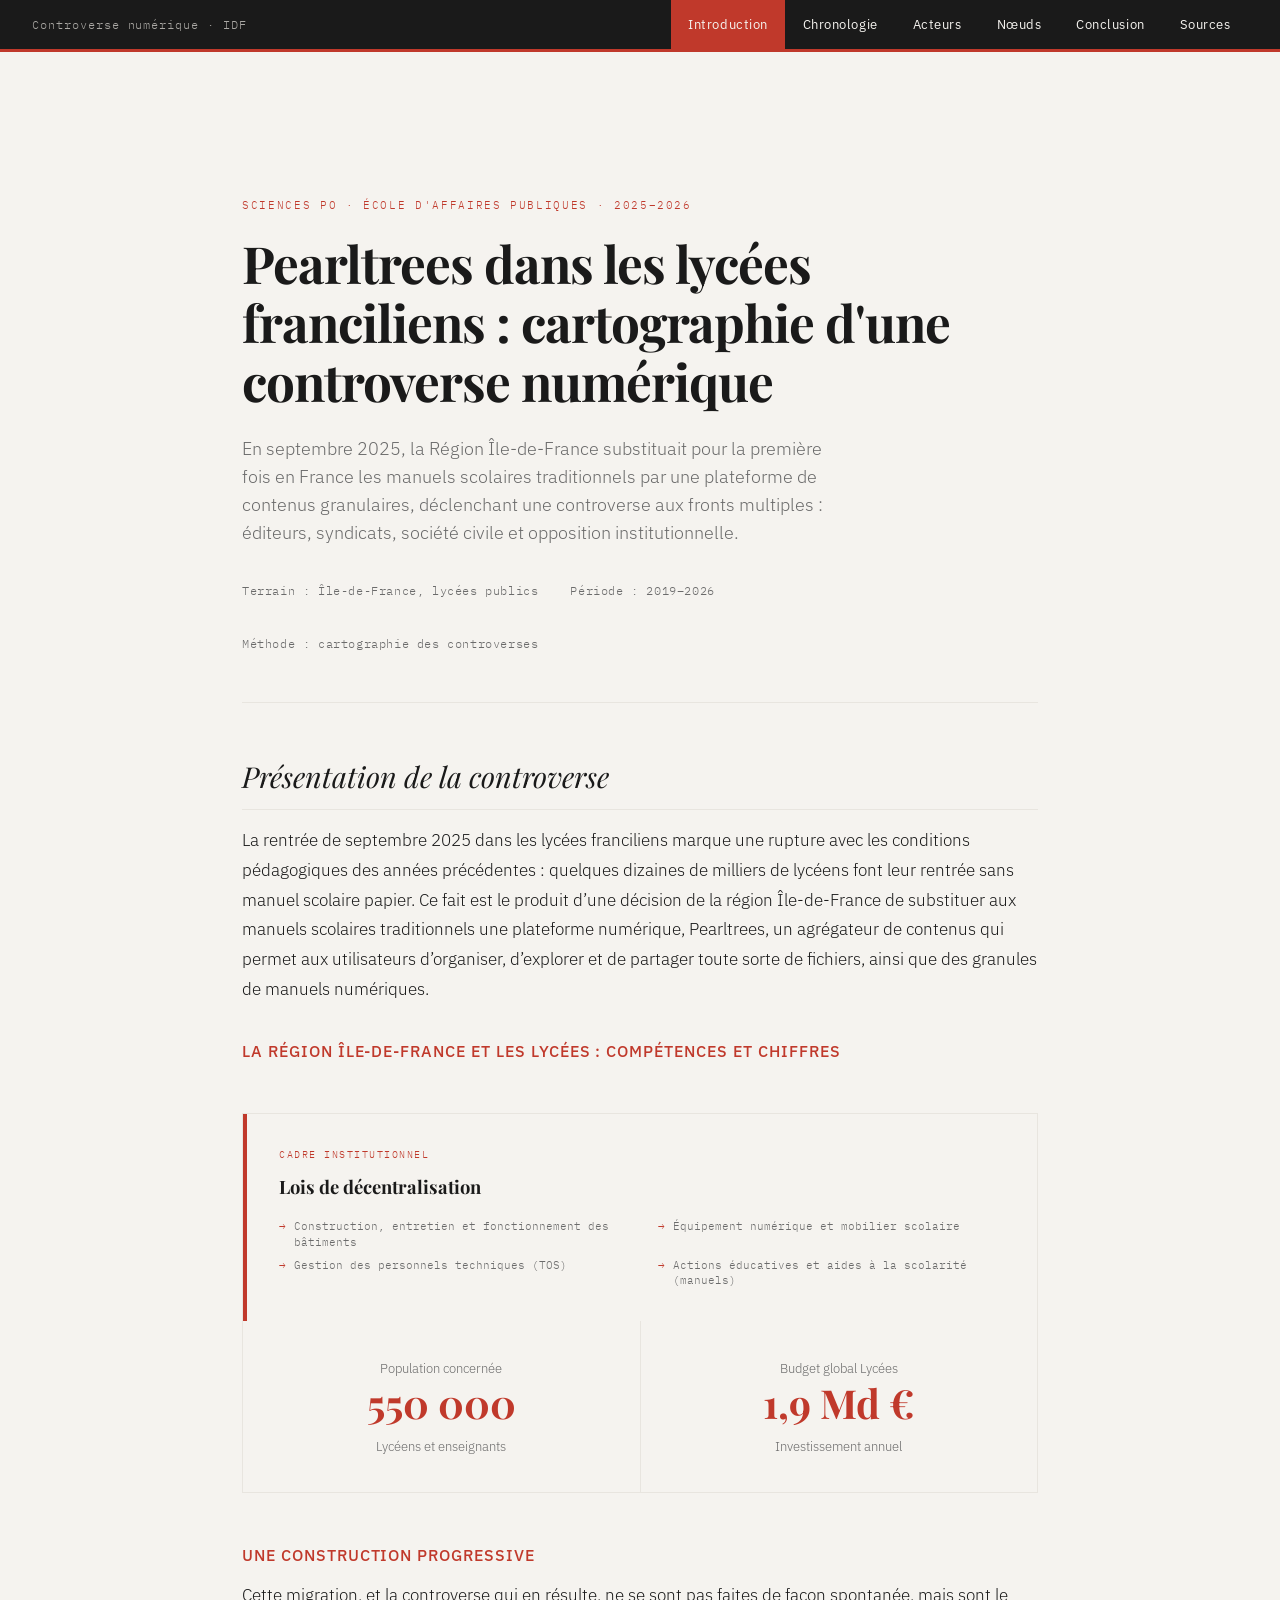
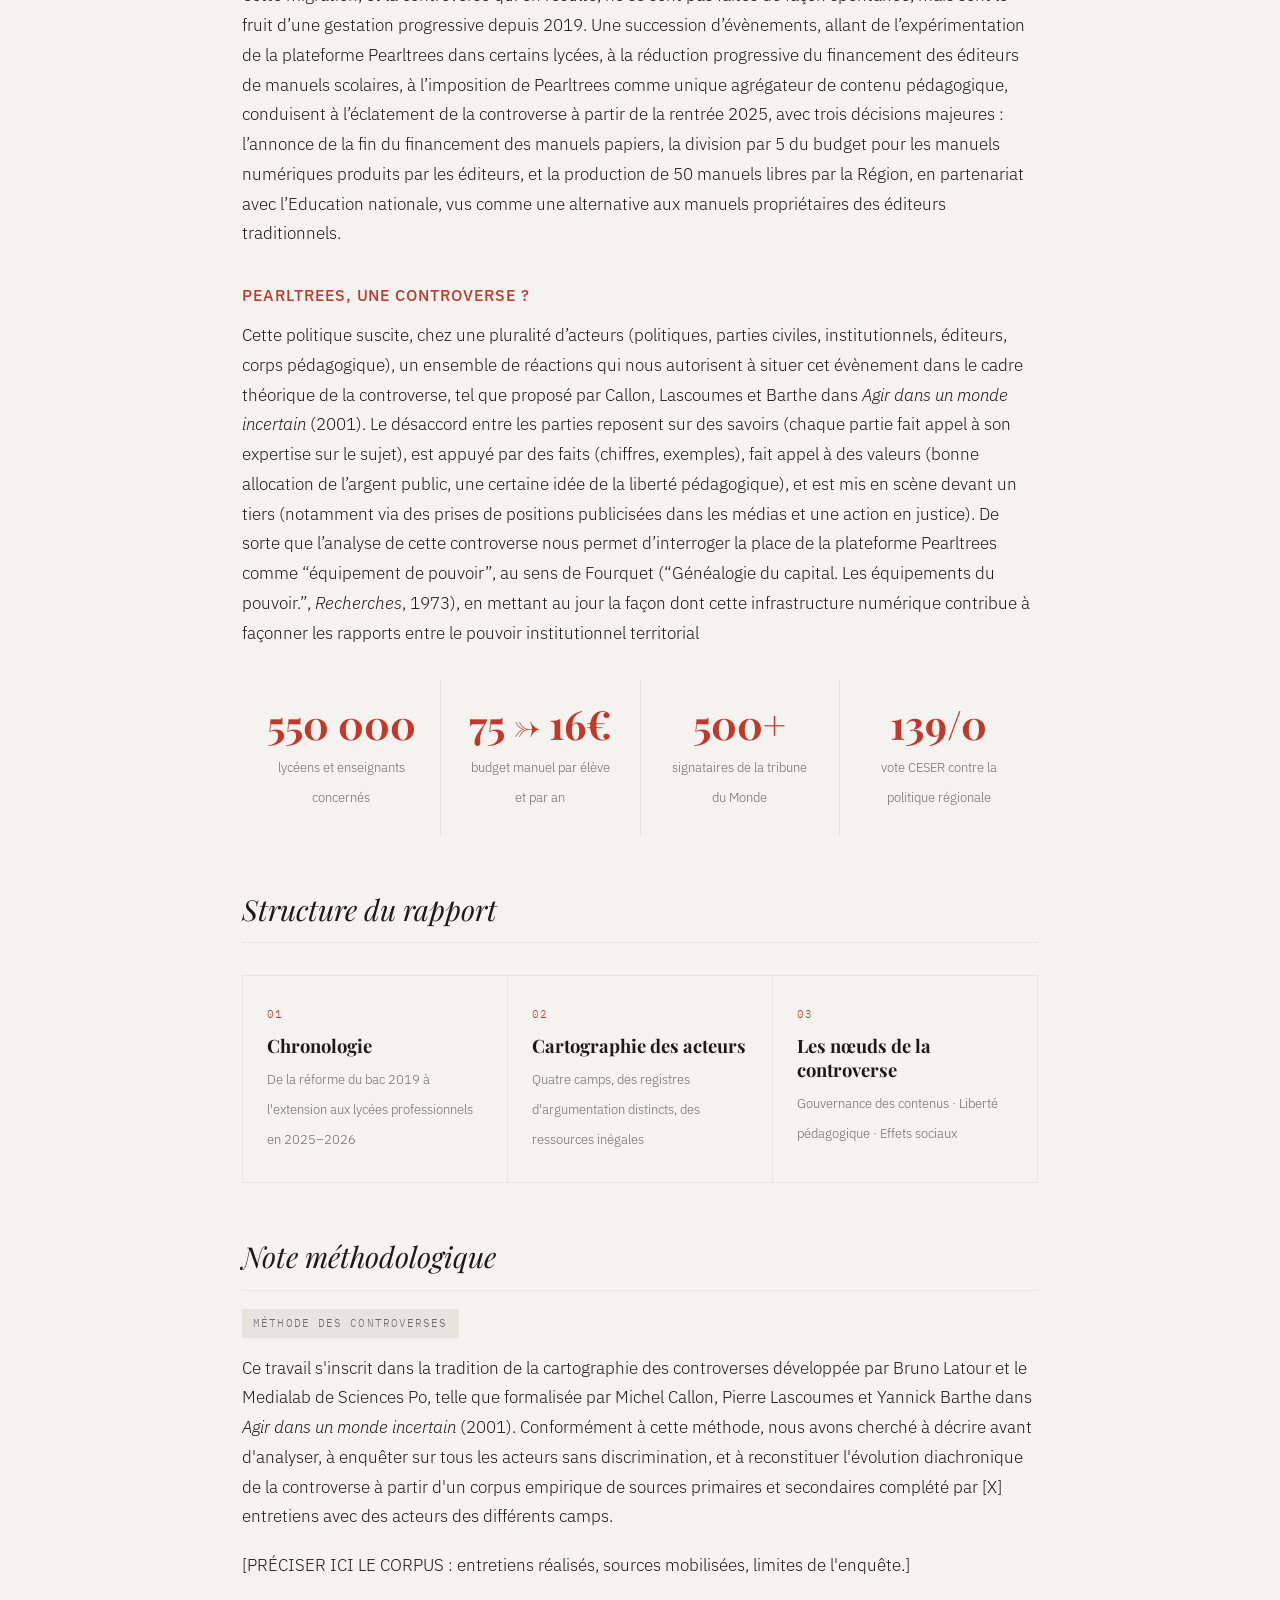
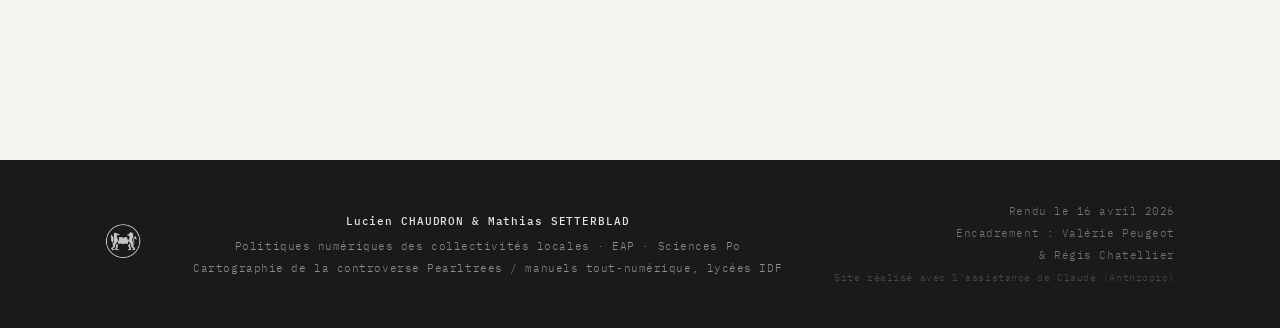
==== index.html @ da084b85 "Update index.html" ====
<!DOCTYPE html>
<html lang="fr">

<head>
  <meta charset="UTF-8">
  <meta name="viewport" content="width=device-width, initial-scale=1.0">
  <title>Pearltrees IDF — Cartographie d'une controverse</title>
  <link rel="stylesheet" href="style.css">
</head>

<body>

  <nav>
    <a class="nav-logo" href="index.html">Controverse numérique · IDF</a>
    <ul class="nav-links">
      <li><a href="index.html">Introduction</a></li>
      <li><a href="chronologie.html">Chronologie</a></li>
      <li><a href="acteurs.html">Acteurs</a></li>
      <li><a href="noeuds.html">Nœuds</a></li>
      <li><a href="conclusion.html">Conclusion</a></li>
      <li><a href="bibliographie.html">Sources</a></li>
    </ul>
  </nav>

  <main>

    <div class="hero">
      <p class="hero-surtitre">Sciences Po · École d'Affaires Publiques · 2025–2026</p>
      <h1>Pearltrees dans les lycées franciliens&nbsp;: cartographie d'une controverse numérique</h1>
      <p class="hero-sous-titre">
        En septembre 2025, la Région Île-de-France substituait pour la première fois en France les manuels scolaires
        traditionnels par une plateforme de contenus granulaires, déclenchant une controverse aux fronts multiples :
        éditeurs, syndicats, société civile et opposition institutionnelle.
      </p>
      <div class="hero-meta">
        <span>Terrain : Île-de-France, lycées publics</span>
        <span>Période : 2019–2026</span>
        <span>Méthode : cartographie des controverses</span>
      </div>
    </div>

    <h2>Présentation de la controverse</h2>

    <p>
      La rentrée de septembre 2025 dans les lycées franciliens marque une rupture avec les conditions 
      pédagogiques des années précédentes : quelques dizaines de milliers de lycéens font leur rentrée 
      sans manuel scolaire papier. Ce fait est le produit d’une décision de la région Île-de-France de 
      substituer aux manuels scolaires traditionnels une plateforme numérique, Pearltrees, un agrégateur 
      de contenus qui permet aux utilisateurs d’organiser, d’explorer et de partager toute sorte de fichiers, 
      ainsi que des granules de manuels numériques. 
    </p>

    <h3>La région Île-de-France et les lycées : compétences et chiffres</h3>
    <div class="context-container">  
  <div class="noeud context-full">
    <div class="noeud-label">Cadre Institutionnel</div>
    <h4 class="stat-chiffre-titre">Lois de décentralisation</h4>
    <ul class="context-list">
      <li>Construction, entretien et fonctionnement des bâtiments</li>
      <li>Équipement numérique et mobilier scolaire</li>
      <li>Gestion des personnels techniques (TOS)</li>
      <li>Actions éducatives et aides à la scolarité (manuels)</li>
    </ul>
  </div>

  <div class="stat-grid" style="margin-top: 1px;">
    <div class="stat">
      <span class="stat-label">Population concernée</span>
      <span class="stat-chiffre">550 000</span>
      <span class="stat-label">Lycéens et enseignants</span>
    </div>
    <div class="stat">
      <span class="stat-label">Budget global Lycées</span>
      <span class="stat-chiffre">1,9 Md €</span>
      <span class="stat-label">Investissement annuel</span>
    </div>
  </div>
</div>

    <h3>Une construction progressive</h3>
    <p>
      Cette migration,  et la controverse qui en résulte, ne se sont pas faites de façon spontanée, mais 
      sont le fruit d’une gestation progressive depuis 2019. Une succession d’évènements, allant de l’expérimentation 
      de la plateforme Pearltrees dans certains lycées, à la réduction progressive du financement des éditeurs 
      de manuels scolaires, à l’imposition de Pearltrees comme unique agrégateur de contenu pédagogique, 
      conduisent à l’éclatement de la controverse à partir de la rentrée 2025, avec trois décisions majeures : 
      l’annonce de la fin du financement des manuels papiers, la division par 5 du budget pour les manuels 
      numériques produits par les éditeurs, et la production de 50 manuels libres par la Région, en partenariat 
      avec l’Education nationale, vus comme une alternative aux manuels propriétaires des éditeurs traditionnels.
    </p>
    <h3>Pearltrees, une controverse ?</h3>
    <p>
      Cette politique suscite, chez une pluralité d’acteurs (politiques, parties civiles, institutionnels, 
      éditeurs, corps pédagogique), un ensemble de réactions qui nous autorisent à situer cet évènement 
      dans le cadre théorique de la controverse, tel que proposé par Callon, Lascoumes et Barthe dans <em>Agir 
      dans un monde incertain </em> (2001). Le désaccord entre les parties reposent sur des savoirs (chaque partie 
      fait appel à son expertise sur le sujet), est appuyé par des faits (chiffres, exemples), fait appel 
      à des valeurs (bonne allocation de l’argent public, une certaine idée de la liberté pédagogique), et 
      est mis en scène devant un tiers (notamment via des prises de positions publicisées dans les médias 
      et une action en justice). De sorte que l’analyse de cette controverse nous permet d’interroger la 
      place de la plateforme Pearltrees comme “équipement de pouvoir”, au sens de Fourquet (“Généalogie du 
      capital. Les équipements du pouvoir.”, <em>Recherches</em>, 1973), en mettant au jour la façon dont cette 
      infrastructure numérique contribue à façonner les rapports entre le pouvoir institutionnel territorial 
    </p>

    <div class="stat-grid">
      <div class="stat">
        <span class="stat-chiffre">550 000</span>
        <span class="stat-label">lycéens et enseignants concernés</span>
      </div>
      <div class="stat">
        <span class="stat-chiffre">75 → 16€</span>
        <span class="stat-label">budget manuel par élève et par an</span>
      </div>
      <div class="stat">
        <span class="stat-chiffre">500+</span>
        <span class="stat-label">signataires de la tribune du Monde</span>
      </div>
      <div class="stat">
        <span class="stat-chiffre">139/0</span>
        <span class="stat-label">vote CESER contre la politique régionale</span>
      </div>
    </div>

    <h2>Structure du rapport</h2>

    <div class="nav-cards">
      <a class="nav-card" href="chronologie.html">
        <span class="nav-card-num">01</span>
        <span class="nav-card-titre">Chronologie</span>
        <span class="nav-card-desc">De la réforme du bac 2019 à l'extension aux lycées professionnels en
          2025–2026</span>
      </a>
      <a class="nav-card" href="acteurs.html">
        <span class="nav-card-num">02</span>
        <span class="nav-card-titre">Cartographie des acteurs</span>
        <span class="nav-card-desc">Quatre camps, des registres d'argumentation distincts, des ressources
          inégales</span>
      </a>
      <a class="nav-card" href="noeuds.html">
        <span class="nav-card-num">03</span>
        <span class="nav-card-titre">Les nœuds de la controverse</span>
        <span class="nav-card-desc">Gouvernance des contenus · Liberté pédagogique · Effets sociaux</span>
      </a>
      <!--<a class="nav-card" href="conclusion.html">
        <span class="nav-card-num">04</span>
        <span class="nav-card-titre">Conclusion</span>
        <span class="nav-card-desc">Ce que la controverse révèle sur le rapport entre technologie et pouvoir
          local</span>
      </a>-->
    </div>

    <h2>Note méthodologique</h2>

    <div class="label-methode">Méthode des controverses</div>

    <p>
      Ce travail s'inscrit dans la tradition de la cartographie des controverses développée par Bruno Latour et le
      Medialab de Sciences Po, telle que formalisée par Michel Callon, Pierre Lascoumes et Yannick Barthe dans <em>Agir
        dans un monde incertain</em> (2001). Conformément à cette méthode, nous avons cherché à décrire avant
      d'analyser, à enquêter sur tous les acteurs sans discrimination, et à reconstituer l'évolution diachronique de la
      controverse à partir d'un corpus empirique de sources primaires et secondaires complété par [X] entretiens avec
      des acteurs des différents camps.
    </p>

    <p>
      [PRÉCISER ICI LE CORPUS : entretiens réalisés, sources mobilisées, limites de l'enquête.]
    </p>

  </main>

  <footer>
    <div class="footer-inner">
      <div class="footer-logo">
        <!-- Remplace ce placeholder par : <img src="logo-sciencespo.png" alt="Sciences Po"> -->
        <img src="logo-spo.png" alt="Sciences Po">
        <!-- <div class="footer-logo-placeholder">LOGO<br>SciencesPo</div> -->
      </div>
      <div class="footer-info">
        <strong>Lucien CHAUDRON &amp; Mathias SETTERBLAD</strong>
        Politiques numériques des collectivités locales · <!--École d&#39;Affaires Publiques-->EAP · Sciences Po<br>
        Cartographie de la controverse Pearltrees / manuels tout-numérique, lycées IDF
      </div>
      <div class="footer-meta">
        Rendu le 16 avril 2026<br>
        Encadrement : Valérie Peugeot<br>
        &amp; Régis Chatellier<br>
        <span style="opacity:0.5;font-size:10px;">Site réalisé avec l&#39;assistance de Claude (Anthropic)</span>
      </div>
    </div>
  </footer>

  <script src="script.js"></script>
</body>

</html>
---- style.css ----
@import url('https://fonts.googleapis.com/css2?family=Playfair+Display:ital,wght@0,400;0,700;1,400&family=IBM+Plex+Sans:wght@300;400;500&family=IBM+Plex+Mono:wght@400&display=swap');

:root {
  --noir: #1a1a1a;
  --blanc: #f5f3ef;
  --gris: #6b6b6b;
  --gris-clair: #e8e5df;
  --accent: #c0392b;
  --accent-doux: #e8d5d3;
  --pour: #2c5f2e;
  --pour-doux: #d4e8d4;
  --contre: #8b2500;
  --contre-doux: #f0ddd9;
  --neutre: #1a3a5c;
  --neutre-doux: #d4dfe8;
  --font-titre: 'Playfair Display', Georgia, serif;
  --font-corps: 'IBM Plex Sans', system-ui, sans-serif;
  --font-mono: 'IBM Plex Mono', monospace;
  --largeur: 860px;
  --transition: 0.2s ease;
}

* {
  box-sizing: border-box;
  margin: 0;
  padding: 0;
}

html {
  scroll-behavior: smooth;
}

body {
  background: var(--blanc);
  color: var(--noir);
  font-family: var(--font-corps);
  font-weight: 300;
  font-size: 17px;
  line-height: 1.75;
}

/* ===== NAVIGATION ===== */
nav {
  position: sticky;
  top: 0;
  z-index: 100;
  background: var(--noir);
  color: var(--blanc);
  padding: 0 2rem;
  display: flex;
  align-items: center;
  gap: 0;
  height: 52px;
  border-bottom: 3px solid var(--accent);
}

.nav-logo {
  font-family: var(--font-mono);
  font-size: 12px;
  letter-spacing: 0.08em;
  color: var(--gris-clair);
  text-decoration: none;
  margin-right: auto;
  white-space: nowrap;
  opacity: 0.7;
}

.nav-links {
  display: flex;
  list-style: none;
  gap: 0;
}

.nav-links a {
  display: block;
  padding: 0 1.1rem;
  height: 52px;
  line-height: 52px;
  color: var(--blanc);
  text-decoration: none;
  font-size: 13px;
  font-weight: 400;
  letter-spacing: 0.04em;
  transition: background var(--transition), color var(--transition);
  white-space: nowrap;
}

.nav-links a:hover,
.nav-links a.active {
  background: var(--accent);
  color: var(--blanc);
}

/* ===== LAYOUT ===== */
main {
  max-width: var(--largeur);
  margin: 0 auto;
  padding: 4rem 2rem 6rem;
}

/* ===== TITRES ===== */
h1 {
  font-family: var(--font-titre);
  font-size: clamp(2rem, 5vw, 3.2rem);
  font-weight: 700;
  line-height: 1.15;
  letter-spacing: -0.02em;
  color: var(--noir);
  margin-bottom: 1.5rem;
}

h2 {
  font-family: var(--font-titre);
  font-size: 1.8rem;
  font-weight: 400;
  font-style: italic;
  color: var(--noir);
  margin: 3rem 0 1rem;
  padding-bottom: 0.5rem;
  border-bottom: 1px solid var(--gris-clair);
}

h3 {
  font-family: var(--font-corps);
  font-size: 1rem;
  font-weight: 500;
  letter-spacing: 0.06em;
  text-transform: uppercase;
  color: var(--accent);
  margin: 2rem 0 0.75rem;
}

h4 {
  font-family: var(--font-titre);
  font-size: 1.1rem;
  font-weight: 700;
  margin: 1.5rem 0 0.5rem;
}

p {
  margin-bottom: 1.2rem;
  color: var(--noir);
}

/* ===== HERO (page d'accueil) ===== */
.hero {
  padding: 5rem 0 3rem;
  border-bottom: 1px solid var(--gris-clair);
  margin-bottom: 3rem;
}

.hero-surtitre {
  font-family: var(--font-mono);
  font-size: 11px;
  letter-spacing: 0.15em;
  text-transform: uppercase;
  color: var(--accent);
  margin-bottom: 1.2rem;
}

.hero h1 {
  margin-bottom: 1.5rem;
}

.hero-sous-titre {
  font-size: 1.1rem;
  font-weight: 300;
  color: var(--gris);
  max-width: 600px;
  line-height: 1.6;
  margin-bottom: 2rem;
}

.hero-meta {
  font-family: var(--font-mono);
  font-size: 12px;
  color: var(--gris);
  letter-spacing: 0.05em;
  display: flex;
  gap: 2rem;
  flex-wrap: wrap;
}

/* ===== LAYOUT AVEC SIDEBAR ===== */
.page-layout {
  display: grid;
  grid-template-columns: 180px 1fr;
  gap: 3rem;
  align-items: start;
  max-width: calc(var(--largeur) + 210px);
  margin: 0 auto;
  padding: 4rem 2rem 6rem;
}

.page-layout main {
  max-width: none;
  margin: 0;
  padding: 0;
}

/* Sidebar sticky */
.sidebar {
  position: sticky;
  top: 72px; /* nav height + marge */
  padding-top: 0.5rem;
}

.sidebar-label {
  font-family: var(--font-mono);
  font-size: 10px;
  letter-spacing: 0.15em;
  text-transform: uppercase;
  color: var(--gris);
  margin-bottom: 1rem;
  padding-bottom: 0.5rem;
  border-bottom: 1px solid var(--gris-clair);
}

.sidebar-nav {
  display: flex;
  flex-direction: column;
  gap: 2px;
  list-style: none;
}

.sidebar-nav button {
  width: 100%;
  text-align: left;
  font-family: var(--font-mono);
  font-size: 11px;
  letter-spacing: 0.04em;
  color: var(--gris);
  background: none;
  border: none;
  border-left: 2px solid var(--gris-clair);
  padding: 0.5rem 0.75rem;
  cursor: pointer;
  transition: all var(--transition);
  line-height: 1.4;
}

.sidebar-nav button:hover {
  color: var(--noir);
  border-left-color: var(--noir);
  background: none;
}

.sidebar-nav button.active {
  color: var(--accent);
  border-left-color: var(--accent);
  font-weight: 500;
}

/* Responsive : sidebar passe en haut sur mobile */
@media (max-width: 820px) {
  .page-layout {
    grid-template-columns: 1fr;
    gap: 0;
    padding: 2rem 1rem 4rem;
  }
  .sidebar {
    position: static;
    margin-bottom: 2rem;
  }
  .sidebar-nav {
    flex-direction: row;
    flex-wrap: wrap;
    gap: 0.4rem;
  }
  .sidebar-nav button {
    border-left: none;
    border: 1px solid var(--gris-clair);
    padding: 0.3rem 0.7rem;
  }
  .sidebar-nav button.active {
    border-color: var(--accent);
    background: var(--accent);
    color: var(--blanc);
  }
}

/* =======Personnalisation du bloc contexte ============== */
.context-container {
  margin: 3rem 0;
  border: 1px solid var(--gris-clair);
  background: var(--gris-clair); /* Pour créer les lignes de séparation */
}

.context-titre {
  background: var(--blanc);
  margin: 0 !important;
  padding: 1.5rem;
  text-align: center;
  font-family: var(--font-mono) !important;
  font-size: 11px !important;
  letter-spacing: 0.1em;
  text-transform: uppercase;
  color: var(--gris);
  border-bottom: 1px solid var(--gris-clair);
}

.context-full {
  background: var(--blanc) !important;
  margin: 0 !important;
  border-left: 4px solid var(--accent) !important;
  padding: 2rem !important;
}

.stat-chiffre-titre {
  font-family: var(--font-titre);
  font-size: 1.8rem;
  font-weight: 700;
  color: var(--noir);
  margin: 0.5rem 0 1rem 0;
}

.context-list {
  display: grid;
  grid-template-columns: repeat(auto-fit, minmax(250px, 1fr));
  gap: 0.5rem 2rem;
  list-style: none;
  padding: 0;
}

.context-list li {
  font-family: var(--font-mono);
  font-size: 11px;
  color: var(--gris);
  line-height: 1.4;
  position: relative;
  padding-left: 15px;
}

.context-list li::before {
  content: "→";
  position: absolute;
  left: 0;
  color: var(--accent);
}

/* Ajustement de la grille sous le bloc principal */
.context-container .stat-grid {
  margin: 0 !important;
}

.context-container .stat {
  padding: 2rem 1.5rem;
}

/* ===== ONGLETS NOEUDS (tabs horizontaux) ===== */
.tabs {
  margin-bottom: 0;
}

.tabs-nav {
  display: flex;
  gap: 0;
  border-bottom: 2px solid var(--gris-clair);
  margin-bottom: 0;
  list-style: none;
}

.tabs-nav button {
  font-family: var(--font-mono);
  font-size: 12px;
  letter-spacing: 0.05em;
  color: var(--gris);
  background: none;
  border: none;
  border-bottom: 2px solid transparent;
  margin-bottom: -2px;
  padding: 0.75rem 1.4rem;
  cursor: pointer;
  transition: all var(--transition);
  white-space: nowrap;
}

.tabs-nav button:hover {
  color: var(--noir);
}

.tabs-nav button.active {
  color: var(--accent);
  border-bottom-color: var(--accent);
  font-weight: 500;
}

.tab-panel {
  display: none;
  padding-top: 2rem;
  animation: fadeIn 0.2s ease;
}

.tab-panel.active {
  display: block;
}

@keyframes fadeIn {
  from { opacity: 0; transform: translateY(6px); }
  to   { opacity: 1; transform: translateY(0); }
}

/* ===== NAVIGATION INTRA-PAGE (conservé pour compatibilité) ===== */
.page-nav {
  display: flex;
  gap: 0.5rem;
  flex-wrap: wrap;
  margin-bottom: 3rem;
  padding-bottom: 1.5rem;
  border-bottom: 1px solid var(--gris-clair);
}

.page-nav-btn {
  font-family: var(--font-mono);
  font-size: 11px;
  letter-spacing: 0.06em;
  text-transform: uppercase;
  color: var(--gris);
  background: none;
  border: 1px solid var(--gris-clair);
  padding: 0.4rem 0.9rem;
  cursor: pointer;
  transition: all var(--transition);
  text-decoration: none;
}

.page-nav-btn:hover,
.page-nav-btn.active {
  background: var(--noir);
  color: var(--blanc);
  border-color: var(--noir);
}

/* ===== CARDS NAVIGATION ===== */
.nav-cards {
  display: grid;
  grid-template-columns: repeat(auto-fit, minmax(220px, 1fr));
  gap: 1px;
  background: var(--gris-clair);
  border: 1px solid var(--gris-clair);
  margin: 2rem 0;
}

.nav-card {
  background: var(--blanc);
  padding: 1.8rem 1.5rem;
  text-decoration: none;
  color: var(--noir);
  transition: background var(--transition);
  display: block;
}

.nav-card:hover {
  background: var(--noir);
  color: var(--blanc);
}

.nav-card:hover .nav-card-num {
  color: var(--accent);
}

.nav-card-num {
  font-family: var(--font-mono);
  font-size: 11px;
  letter-spacing: 0.1em;
  color: var(--accent);
  margin-bottom: 0.6rem;
  display: block;
}

.nav-card-titre {
  font-family: var(--font-titre);
  font-size: 1.15rem;
  font-weight: 700;
  line-height: 1.3;
  display: block;
  margin-bottom: 0.4rem;
}

.nav-card-desc {
  font-size: 13px;
  color: var(--gris);
  line-height: 1.5;
}

.nav-card:hover .nav-card-desc {
  color: var(--gris-clair);
}

/* ===== NOEUDS (encadrés thématiques) ===== */
.noeud {
  border-left: 3px solid var(--accent);
  padding: 1.5rem 1.5rem 1.5rem 2rem;
  background: #faf9f7;
  margin: 2rem 0;
}

.noeud-label {
  font-family: var(--font-mono);
  font-size: 10px;
  letter-spacing: 0.15em;
  text-transform: uppercase;
  color: var(--accent);
  margin-bottom: 0.5rem;
}

.noeud h4 {
  margin-top: 0;
  font-size: 1.15rem;
}

/* ===== ACTEURS ===== */
.acteur-grid {
  display: grid;
  grid-template-columns: 1fr 1fr;
  gap: 1px;
  background: var(--gris-clair);
  margin: 1.5rem 0;
}

@media (max-width: 640px) {
  .acteur-grid { grid-template-columns: 1fr; }
}

.acteur-card {
  background: var(--blanc);
  padding: 1.5rem;
}

.acteur-card.pour { border-top: 3px solid var(--pour); }
.acteur-card.contre { border-top: 3px solid var(--contre); }
.acteur-card.neutre { border-top: 3px solid var(--neutre); }

.acteur-camp {
  font-family: var(--font-mono);
  font-size: 10px;
  letter-spacing: 0.12em;
  text-transform: uppercase;
  margin-bottom: 0.5rem;
}

.acteur-camp.pour { color: var(--pour); }
.acteur-camp.contre { color: var(--contre); }
.acteur-camp.neutre { color: var(--neutre); }

.acteur-nom {
  font-family: var(--font-titre);
  font-size: 1.1rem;
  font-weight: 700;
  margin-bottom: 0.3rem;
}

.acteur-role {
  font-size: 12px;
  color: var(--gris);
  font-style: italic;
  margin-bottom: 0.8rem;
}

.acteur-position {
  font-size: 14px;
  line-height: 1.6;
}

/* ===== CHRONOLOGIE ===== */
.timeline {
  position: relative;
  padding-left: 2rem;
  margin: 2rem 0;
}

.timeline::before {
  content: '';
  position: absolute;
  left: 0;
  top: 0;
  bottom: 0;
  width: 2px;
  background: var(--gris-clair);
}

.timeline-item {
  position: relative;
  margin-bottom: 2.5rem;
  cursor: pointer;
}

.timeline-item::before {
  content: '';
  position: absolute;
  left: -2.4rem;
  top: 0.4rem;
  width: 10px;
  height: 10px;
  border-radius: 50%;
  background: var(--blanc);
  border: 2px solid var(--gris-clair);
  transition: all var(--transition);
}

.timeline-item:hover::before,
.timeline-item.rupture::before {
  background: var(--accent);
  border-color: var(--accent);
  width: 14px;
  height: 14px;
  left: -2.6rem;
  top: 0.2rem;
}

.timeline-date {
  font-family: var(--font-mono);
  font-size: 11px;
  letter-spacing: 0.08em;
  color: var(--accent);
  margin-bottom: 0.3rem;
}

.timeline-titre {
  font-family: var(--font-titre);
  font-size: 1.05rem;
  font-weight: 700;
  margin-bottom: 0.4rem;
}

.timeline-texte {
  font-size: 14px;
  color: var(--gris);
  line-height: 1.6;
}

.timeline-source {
  font-family: var(--font-mono);
  font-size: 11px;
  color: var(--gris-clair);
  margin-top: 0.4rem;
}

.timeline-item.rupture .timeline-titre {
  color: var(--accent);
}

/* ===== CITATIONS ===== */
blockquote {
  border-left: 3px solid var(--noir);
  margin: 2rem 0;
  padding: 1rem 0 1rem 1.5rem;
  font-family: var(--font-titre);
  font-style: italic;
  font-size: 1.1rem;
  line-height: 1.6;
  color: var(--noir);
}

blockquote cite {
  display: block;
  font-family: var(--font-mono);
  font-style: normal;
  font-size: 11px;
  letter-spacing: 0.06em;
  color: var(--gris);
  margin-top: 0.8rem;
}

/* ===== NOTES ===== */
sup {
  font-family: var(--font-mono);
  font-size: 10px;
  color: var(--accent);
  cursor: pointer;
}

sup a {
  color: var(--accent);
  text-decoration: none;
}

sup a:hover {
  text-decoration: underline;
}

/* ===== BIBLIOGRAPHIE ===== */
.biblio-item {
  padding: 1rem 0;
  border-bottom: 1px solid var(--gris-clair);
  font-size: 14px;
  line-height: 1.7;
}

.biblio-item:last-child {
  border-bottom: none;
}

.biblio-id {
  font-family: var(--font-mono);
  font-size: 11px;
  color: var(--accent);
  margin-bottom: 0.3rem;
}

.biblio-section {
  margin: 2.5rem 0 1rem;
  font-family: var(--font-mono);
  font-size: 11px;
  letter-spacing: 0.12em;
  text-transform: uppercase;
  color: var(--gris);
  border-bottom: 1px solid var(--gris-clair);
  padding-bottom: 0.5rem;
}

/* ===== ENCADRÉS ===== */
.encadre {
  background: var(--gris-clair);
  padding: 1.5rem;
  margin: 2rem 0;
  font-size: 14px;
  line-height: 1.7;
}

.encadre-titre {
  font-family: var(--font-mono);
  font-size: 10px;
  letter-spacing: 0.15em;
  text-transform: uppercase;
  color: var(--gris);
  margin-bottom: 0.75rem;
}

/* ===== DONNÉES CHIFFRÉES ===== */
.stat-grid {
  display: grid;
  grid-template-columns: repeat(auto-fit, minmax(180px, 1fr));
  gap: 1px;
  background: var(--gris-clair);
  margin: 2rem 0;
}

.stat {
  background: var(--blanc);
  padding: 1.5rem;
  text-align: center;
}

.stat-chiffre {
  font-family: var(--font-titre);
  font-size: 2.5rem;
  font-weight: 700;
  color: var(--accent);
  line-height: 1;
  display: block;
  margin-bottom: 0.5rem;
}

.stat-label {
  font-size: 13px;
  color: var(--gris);
  line-height: 1.4;
}

/* ===== FOOTER ===== */
footer {
  background: var(--noir);
  color: var(--gris-clair);
  padding: 2.5rem 2rem;
  font-family: var(--font-mono);
  font-size: 11px;
  letter-spacing: 0.05em;
  margin-top: 4rem;
}

.footer-inner {
  max-width: calc(var(--largeur) + 210px);
  margin: 0 auto;
  display: grid;
  grid-template-columns: auto 1fr auto;
  align-items: center;
  gap: 2rem;
}

.footer-logo img {
  height: 36px;
  width: auto;
  opacity: 0.75;
  filter: brightness(0) invert(1);
}

.footer-logo-placeholder {
  height: 36px;
  width: 80px;
  border: 1px dashed rgba(255,255,255,0.2);
  display: flex;
  align-items: center;
  justify-content: center;
  font-size: 9px;
  color: rgba(255,255,255,0.3);
  letter-spacing: 0.08em;
}

.footer-info {
  text-align: center;
  line-height: 2;
  color: rgba(255,255,255,0.5);
}

.footer-info strong {
  display: block;
  color: var(--gris-clair);
  font-weight: 500;
  letter-spacing: 0.08em;
  margin-bottom: 0.2rem;
}

.footer-meta {
  text-align: right;
  line-height: 2;
  color: rgba(255,255,255,0.4);
}

.footer-meta a {
  color: rgba(255,255,255,0.4);
  text-decoration: none;
}

.footer-meta a:hover {
  color: var(--gris-clair);
}

@media (max-width: 640px) {
  .footer-inner {
    grid-template-columns: 1fr;
    text-align: center;
  }
  .footer-logo-placeholder { margin: 0 auto; }
  .footer-meta { text-align: center; }
}

/* ===== UTILITAIRES ===== */
.separateur {
  border: none;
  border-top: 1px solid var(--gris-clair);
  margin: 3rem 0;
}

.label-methode {
  font-family: var(--font-mono);
  font-size: 11px;
  letter-spacing: 0.1em;
  text-transform: uppercase;
  color: var(--gris);
  background: var(--gris-clair);
  padding: 0.3rem 0.7rem;
  display: inline-block;
  margin-bottom: 1rem;
}

.back-top {
  display: inline-block;
  font-family: var(--font-mono);
  font-size: 11px;
  letter-spacing: 0.08em;
  color: var(--gris);
  text-decoration: none;
  margin-top: 3rem;
  padding: 0.5rem 1rem;
  border: 1px solid var(--gris-clair);
  transition: all var(--transition);
}

.back-top:hover {
  background: var(--noir);
  color: var(--blanc);
  border-color: var(--noir);
}

@media (max-width: 640px) {
  nav { padding: 0 1rem; }
  main { padding: 2rem 1rem 4rem; }
  .nav-links a { padding: 0 0.7rem; font-size: 12px; }
  h1 { font-size: 1.8rem; }
  h2 { font-size: 1.4rem; }
}
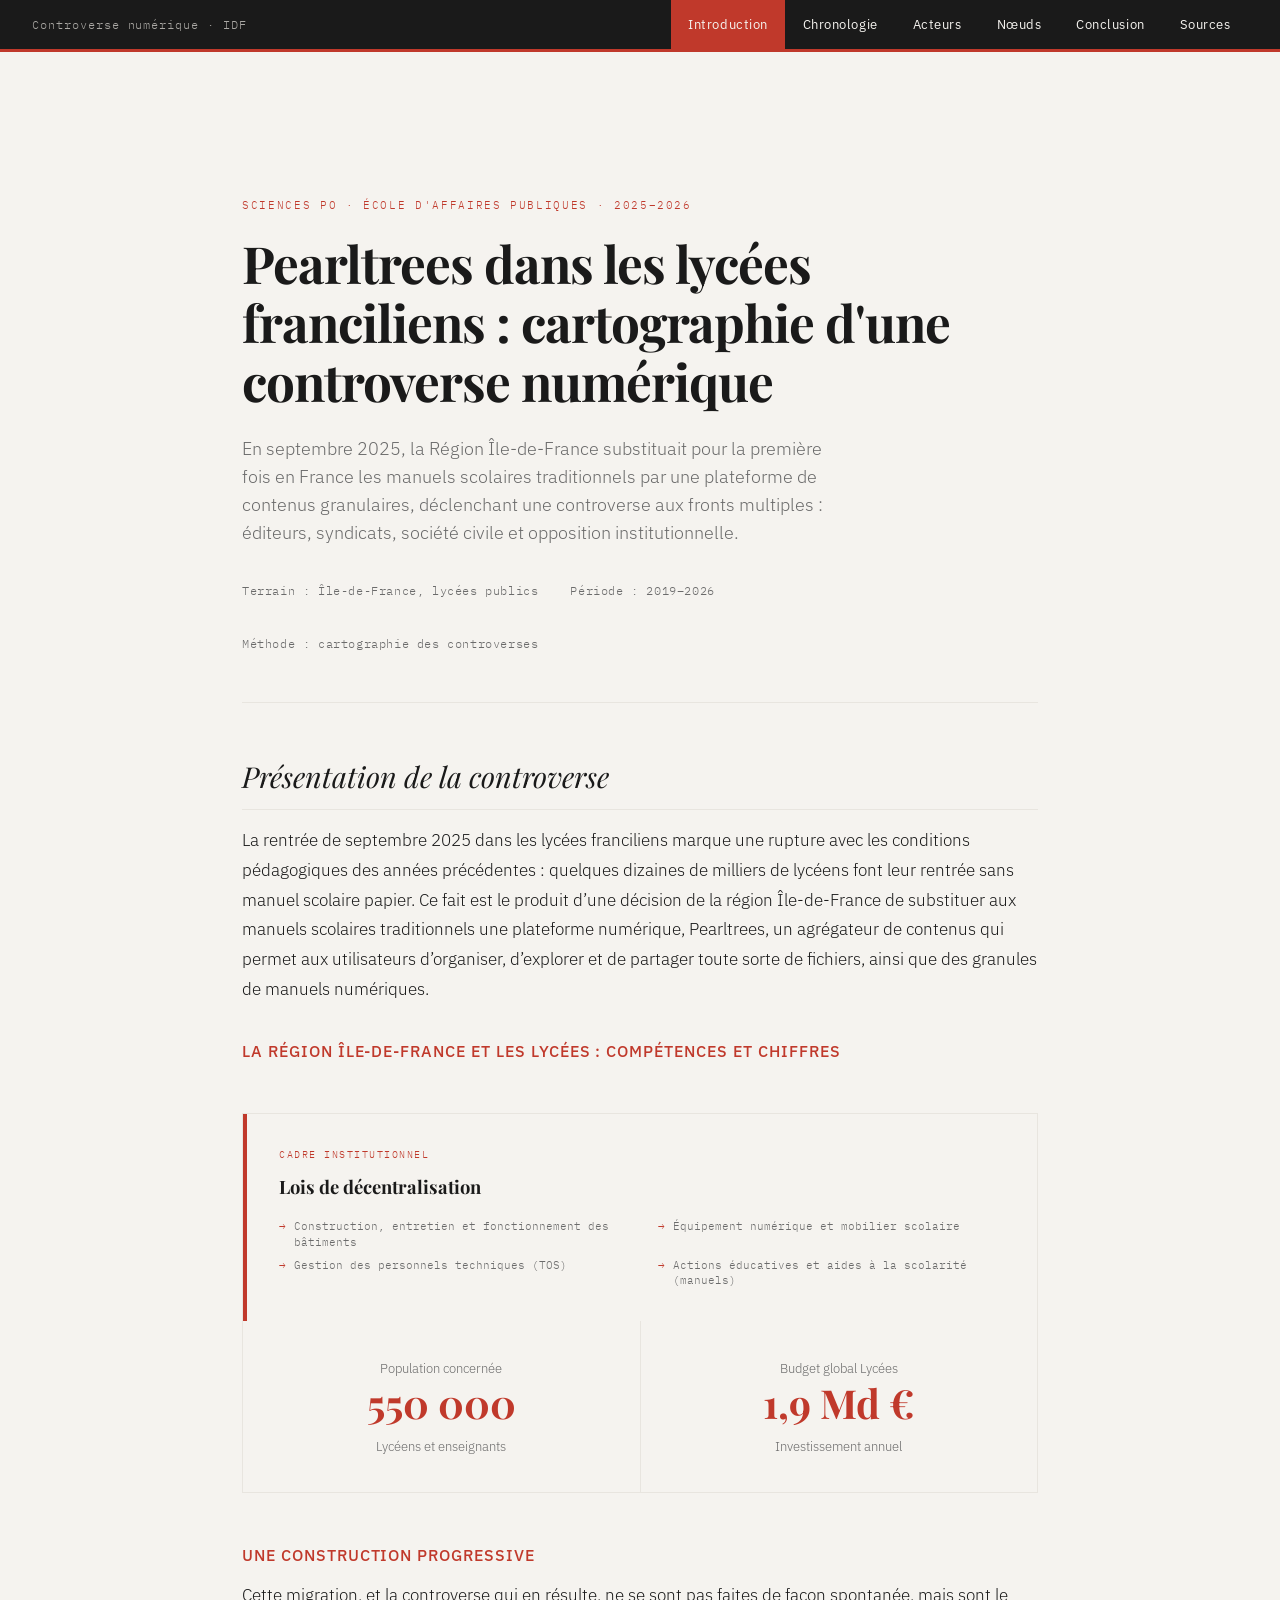
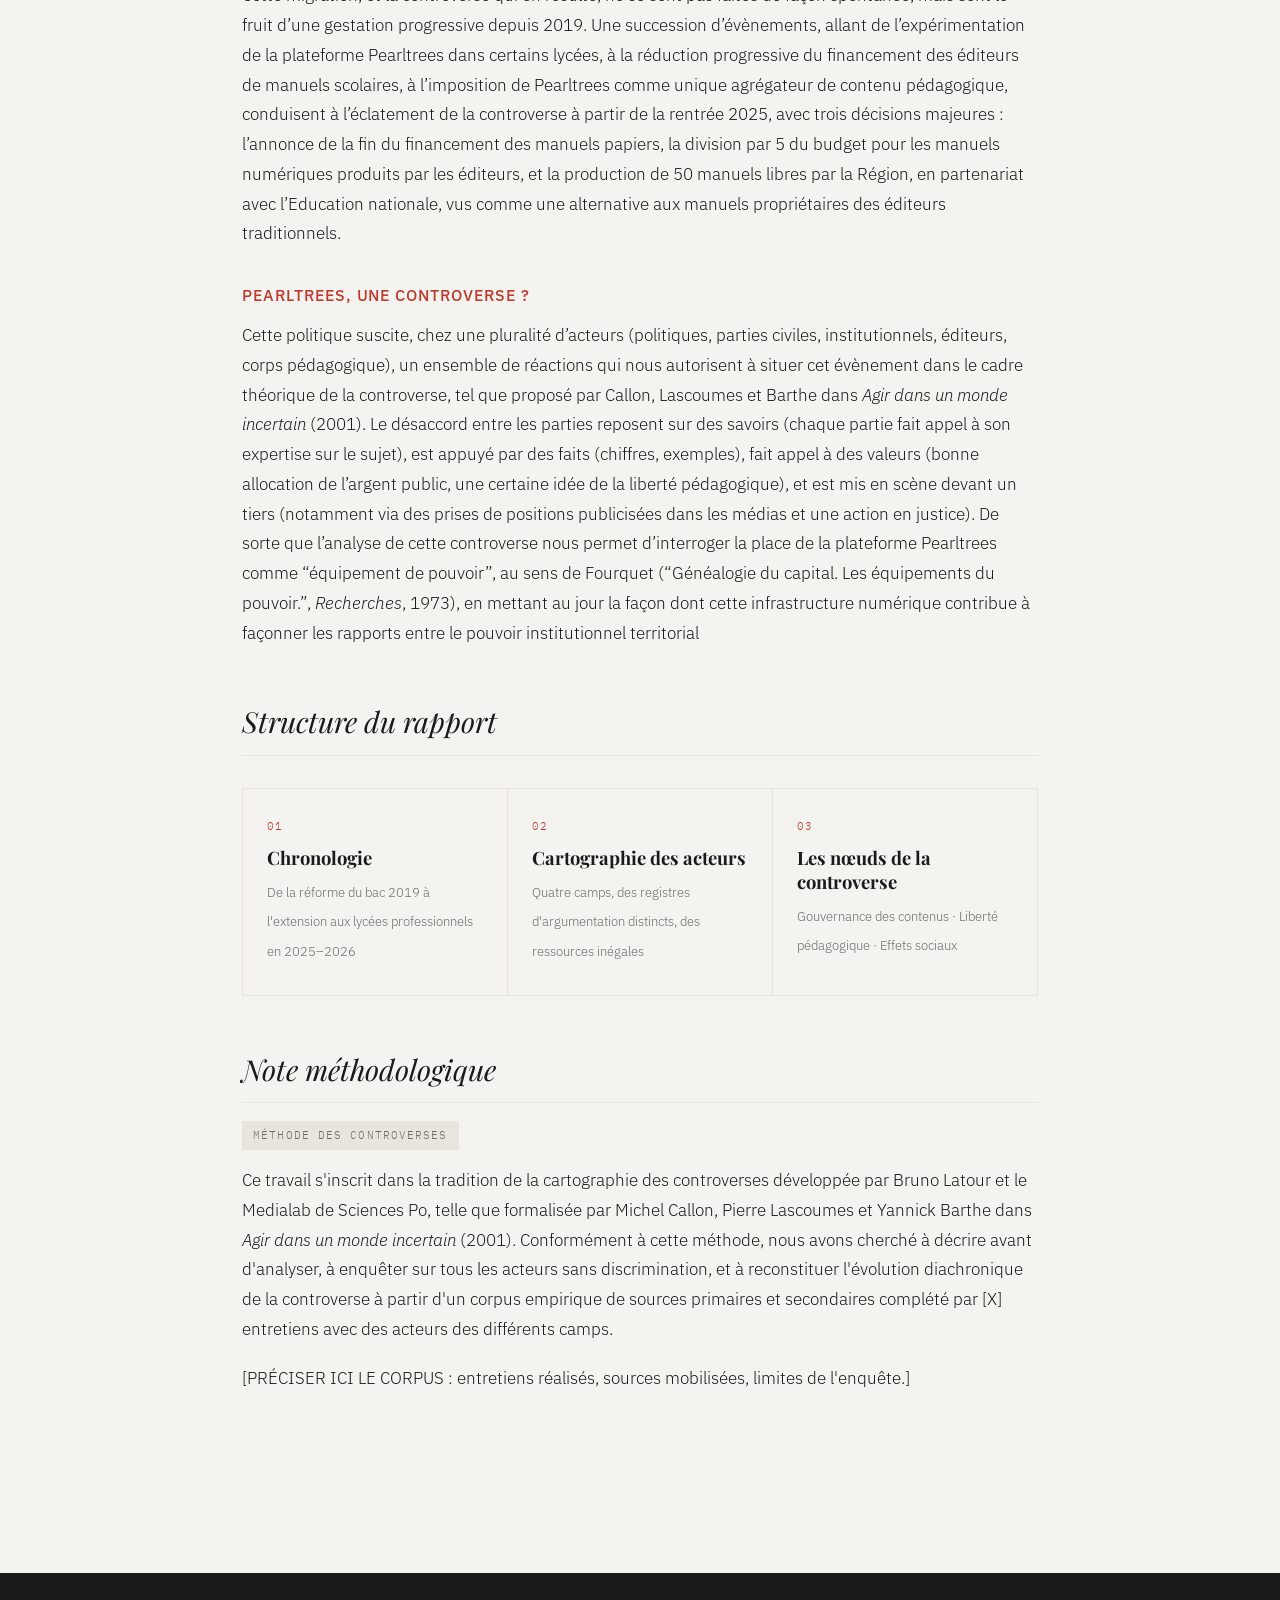
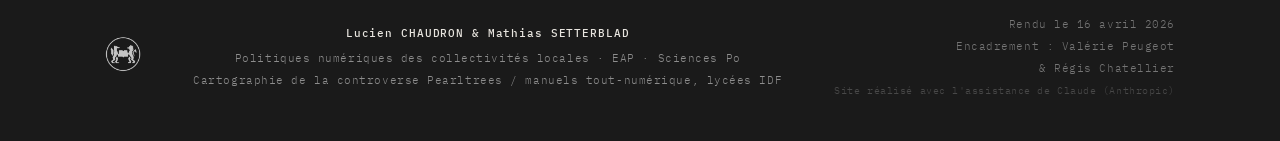
==== commit b2c09e2f: "Update index.html" ====
--- a/index.html
+++ b/index.html
@@ -103,7 +103,7 @@
       infrastructure numérique contribue à façonner les rapports entre le pouvoir institutionnel territorial 
     </p>
 
-    <div class="stat-grid">
+    <!-- <div class="stat-grid">
       <div class="stat">
         <span class="stat-chiffre">550 000</span>
         <span class="stat-label">lycéens et enseignants concernés</span>
@@ -120,7 +120,7 @@
         <span class="stat-chiffre">139/0</span>
         <span class="stat-label">vote CESER contre la politique régionale</span>
       </div>
-    </div>
+    </div> -->
 
     <h2>Structure du rapport</h2>
 
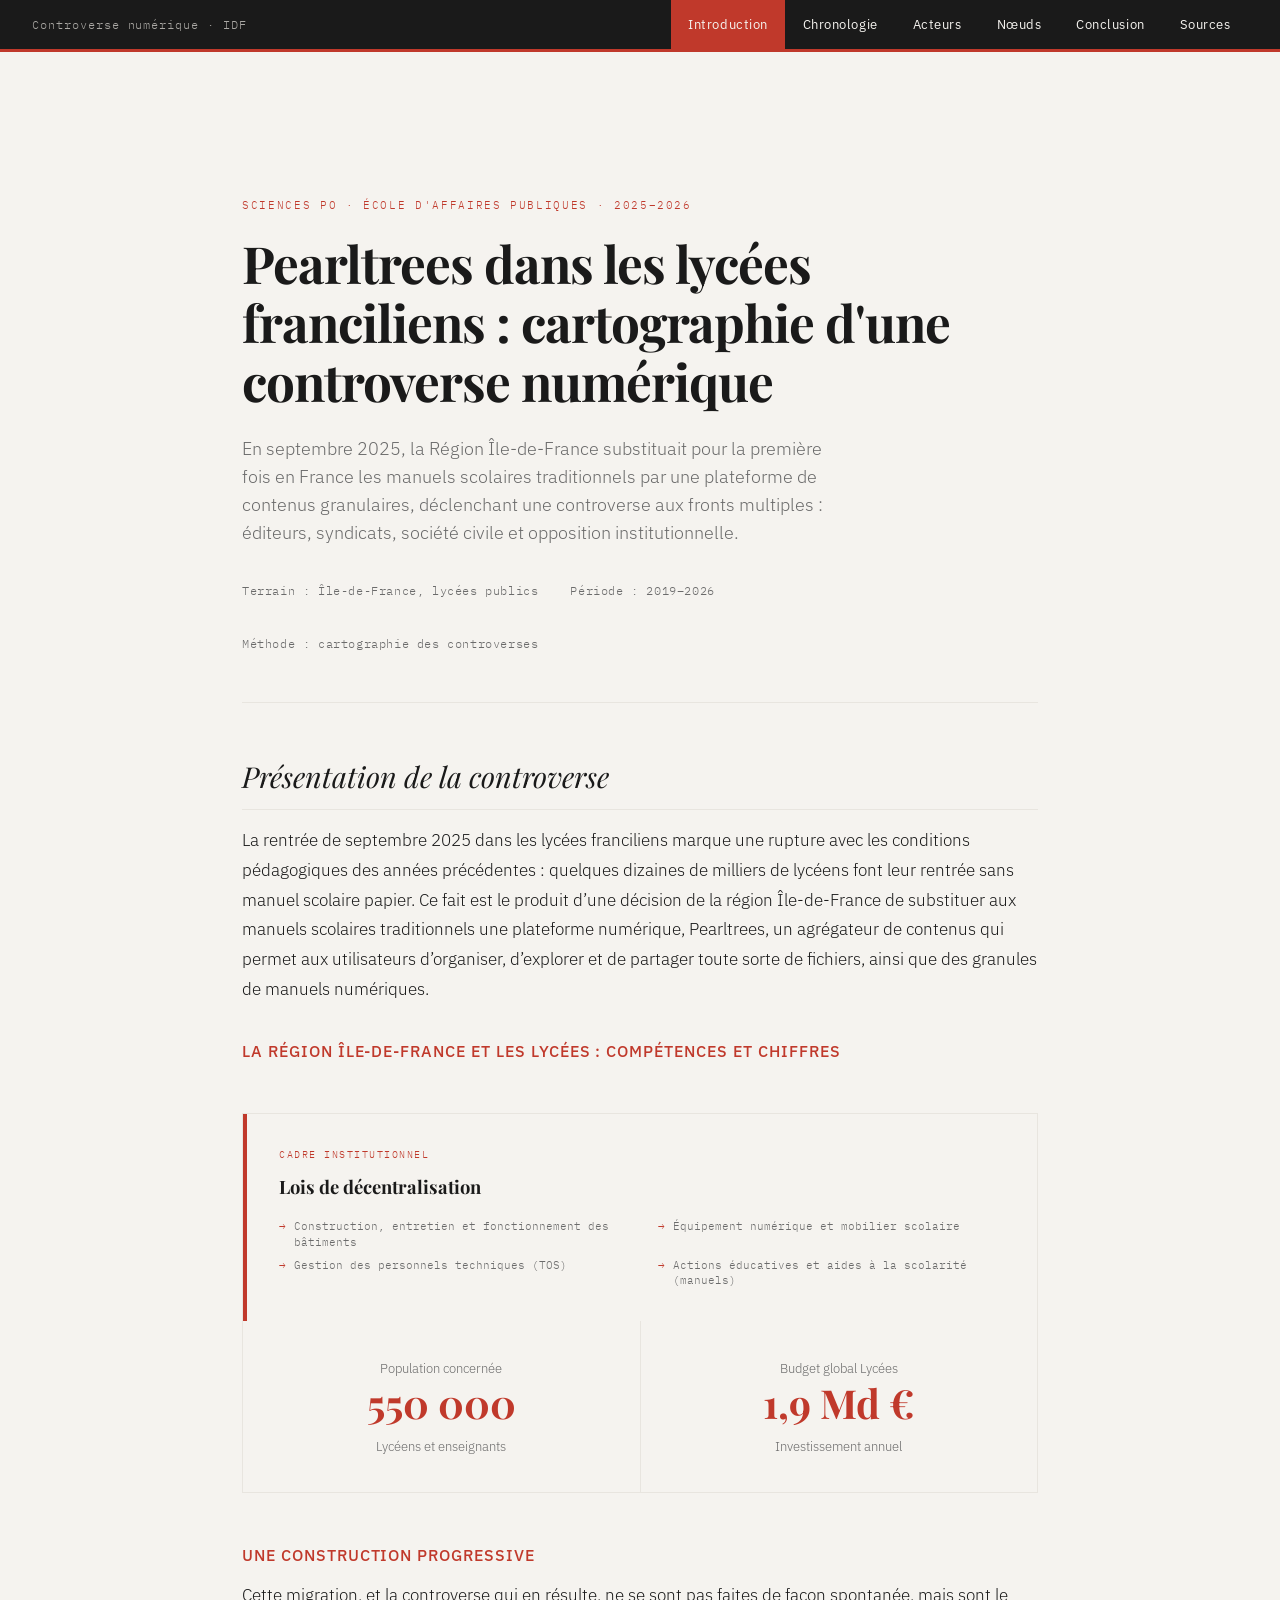
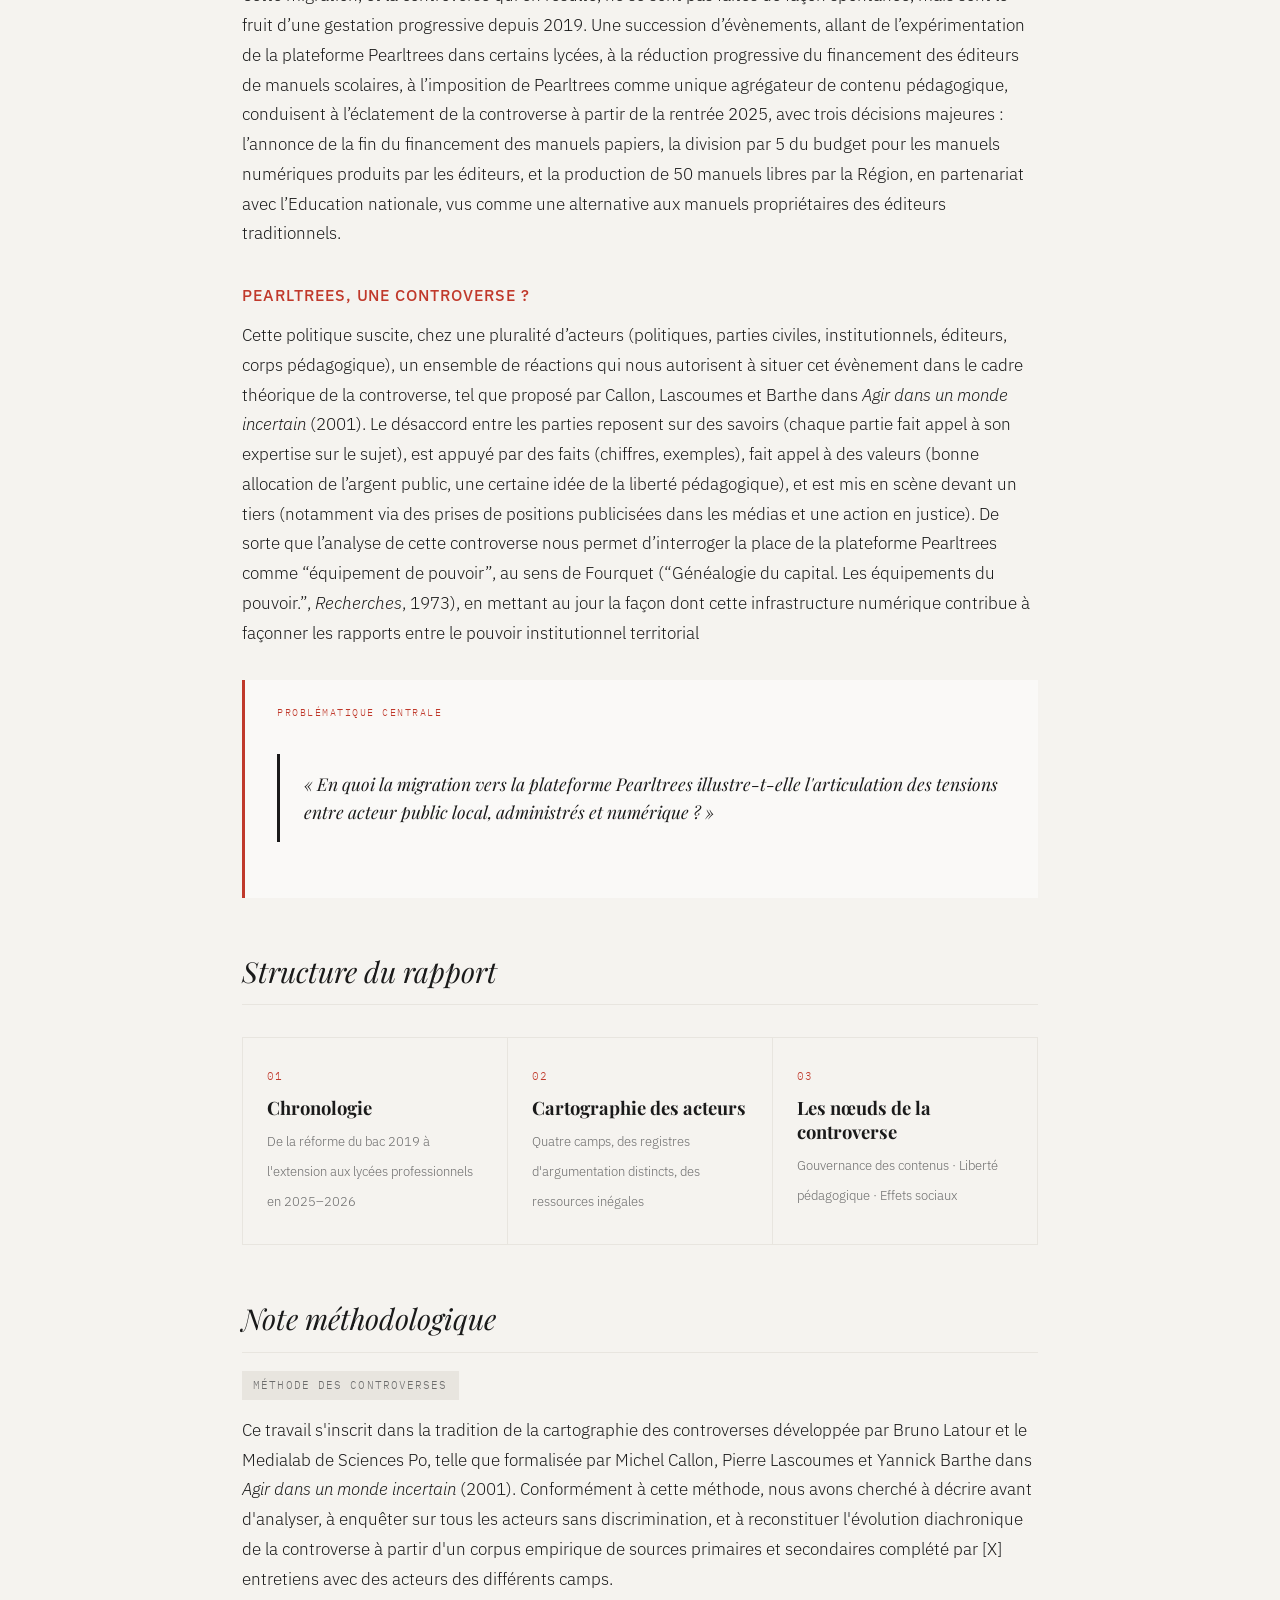
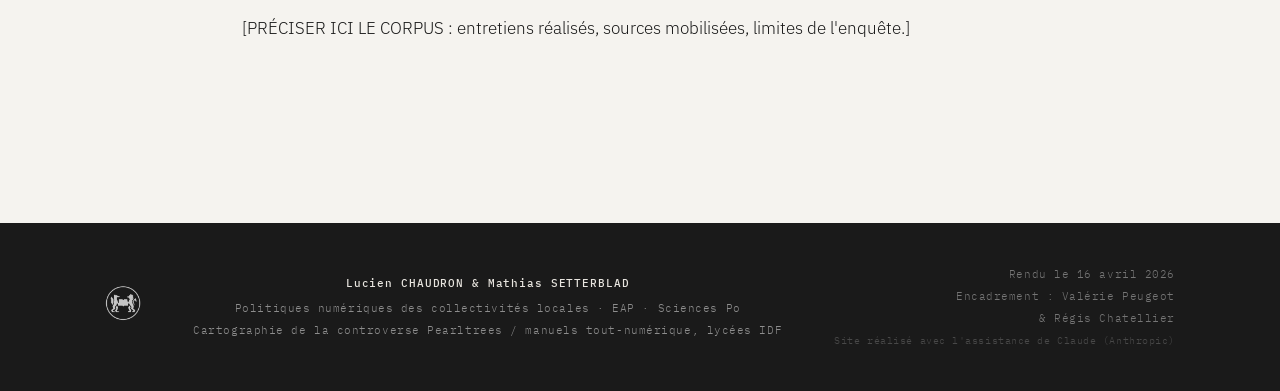
==== commit f2afe781: "Update index.html" ====
--- a/index.html
+++ b/index.html
@@ -121,6 +121,13 @@
         <span class="stat-label">vote CESER contre la politique régionale</span>
       </div>
     </div> -->
+
+    <div class="noeud fil-rouge">
+  <div class="noeud-label">Problématique Centrale</div>
+  <blockquote class="problematique-texte">
+    « En quoi la migration vers la plateforme Pearltrees illustre-t-elle l'articulation des tensions entre acteur public local, administrés et numérique ? »
+  </blockquote>
+</div>
 
     <h2>Structure du rapport</h2>
 
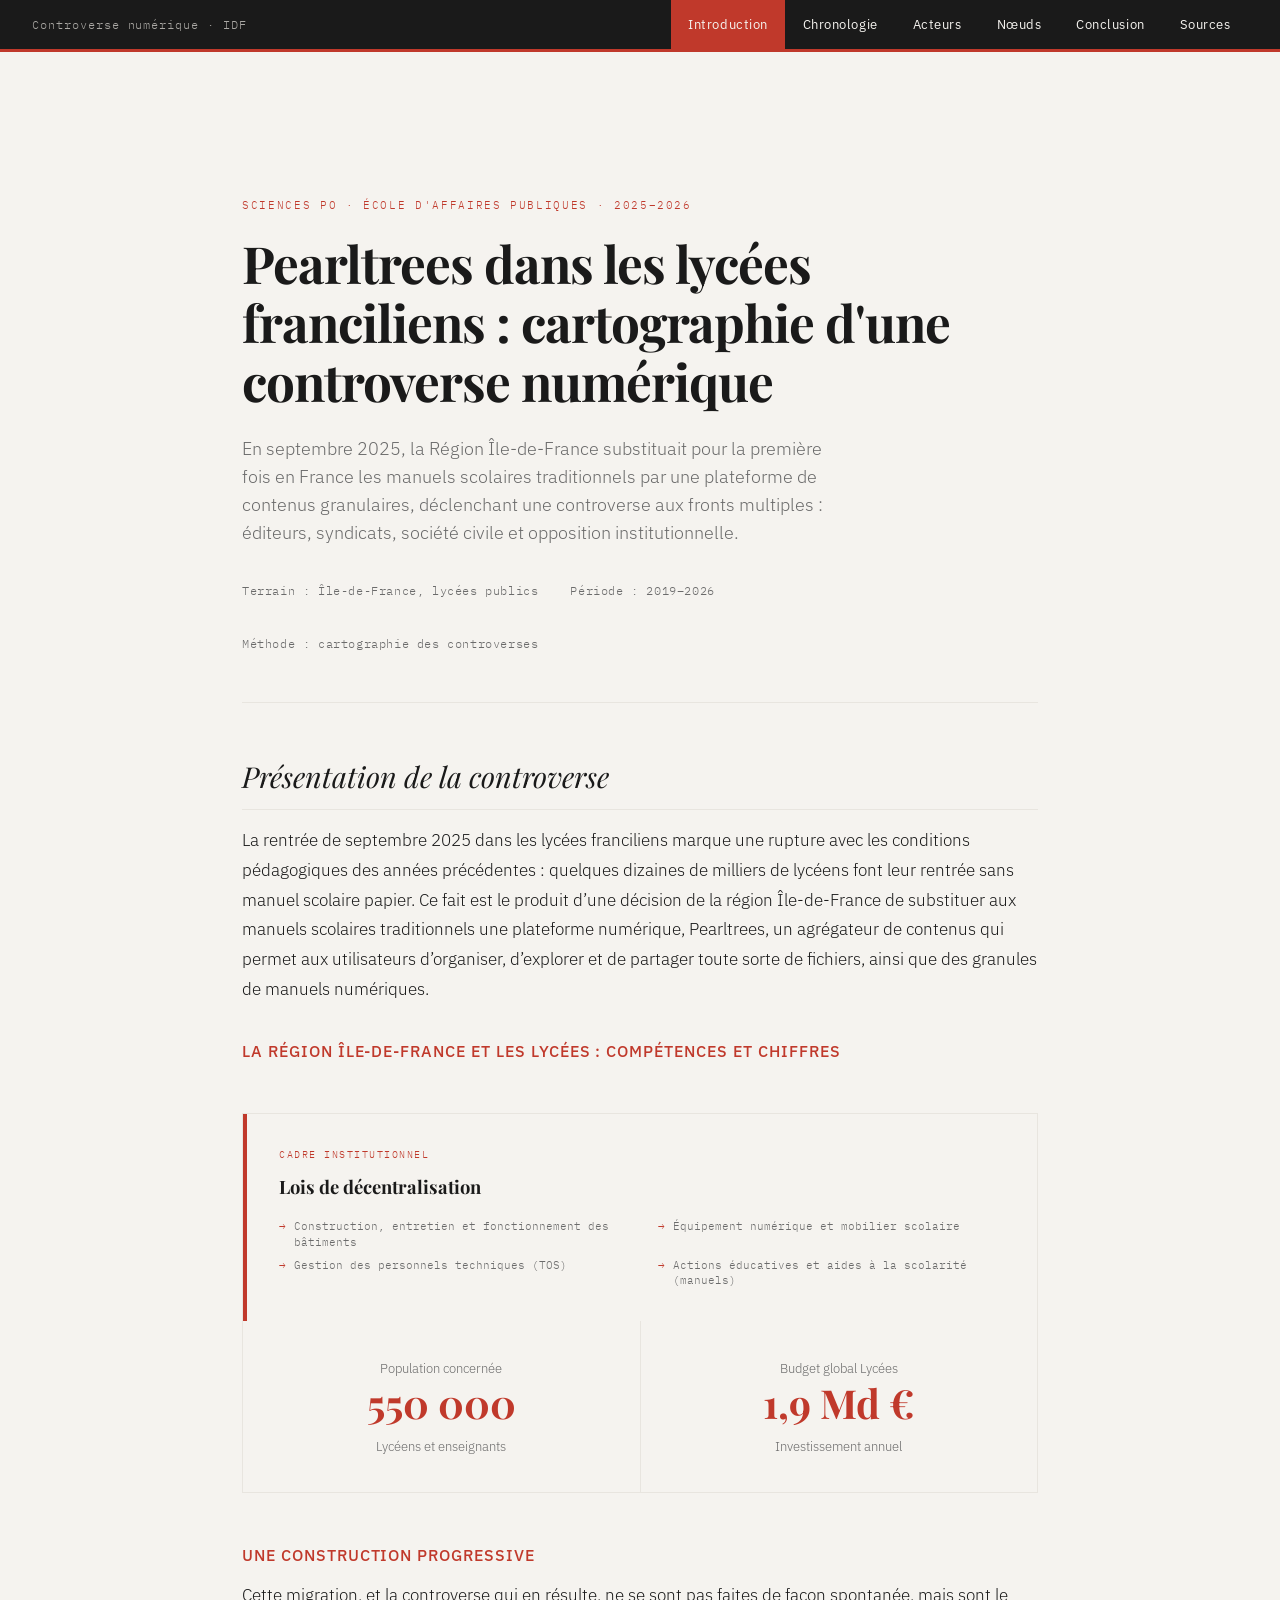
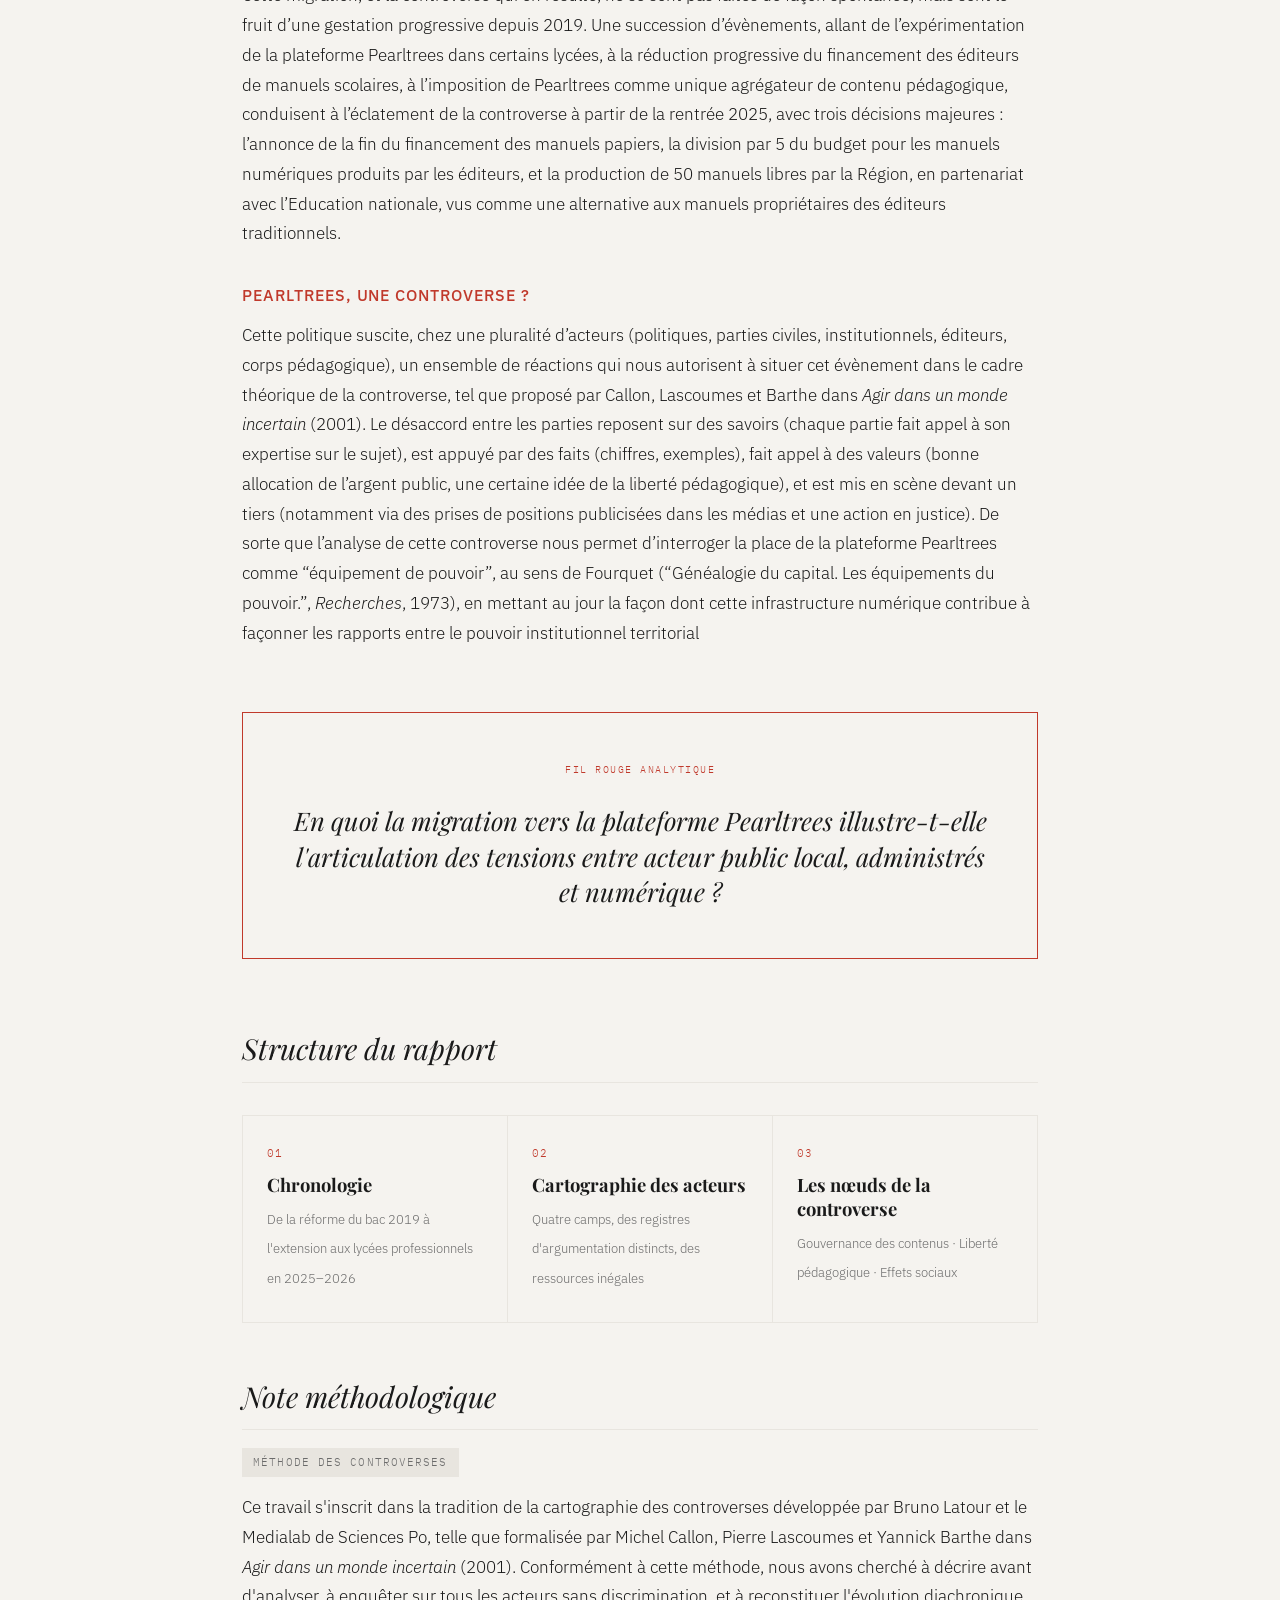
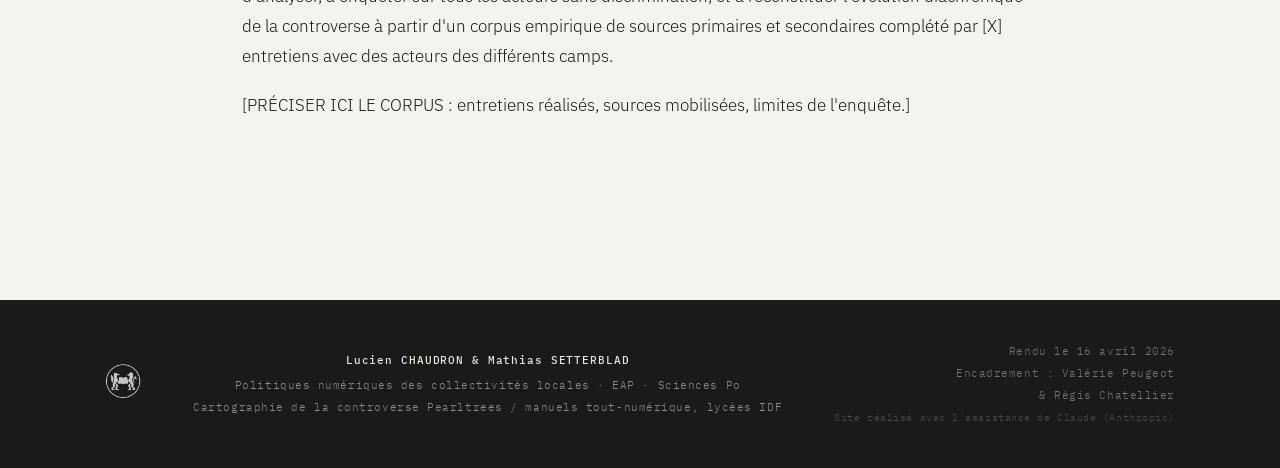
==== commit 36b0b598: "Update index.html" ====
--- a/index.html
+++ b/index.html
@@ -122,11 +122,12 @@
       </div>
     </div> -->
 
-    <div class="noeud fil-rouge">
-  <div class="noeud-label">Problématique Centrale</div>
-  <blockquote class="problematique-texte">
-    « En quoi la migration vers la plateforme Pearltrees illustre-t-elle l'articulation des tensions entre acteur public local, administrés et numérique ? »
-  </blockquote>
+<div class="problematique-box">
+  <div class="noeud-label">Fil rouge analytique</div>
+  <h3 class="problematique-texte">
+    En quoi la migration vers la plateforme Pearltrees illustre-t-elle l'articulation des tensions 
+    entre acteur public local, administrés et numérique ?
+  </h3>
 </div>
 
     <h2>Structure du rapport</h2>
--- a/style.css
+++ b/style.css
@@ -347,6 +347,36 @@
   padding: 2rem 1.5rem;
 }
 
+/* ===== Problématique !===== */
+
+.problematique-box {
+  /* On crée l'encadré complet ici */
+  border: 1.5px solid var(--accent);
+  padding: 3rem 2rem;
+  margin: 4rem 0;
+  background: var(--blanc);
+  text-align: center;
+}
+
+.problematique-box .noeud-label {
+  margin-bottom: 1.5rem;
+  display: block;
+}
+
+.problematique-texte {
+  /* On annule les styles par défaut du h3 qui pourraient gêner */
+  font-family: var(--font-titre) !important;
+  font-size: 1.6rem !important;
+  font-weight: 400 !important;
+  font-style: italic !important;
+  color: var(--noir) !important;
+  text-transform: none !important; /* Enlève les majuscules */
+  letter-spacing: normal !important; /* Enlève l'espacement large */
+  line-height: 1.4 !important;
+  margin: 0 auto !important;
+  max-width: 700px;
+}
+
 /* ===== ONGLETS NOEUDS (tabs horizontaux) ===== */
 .tabs {
   margin-bottom: 0;
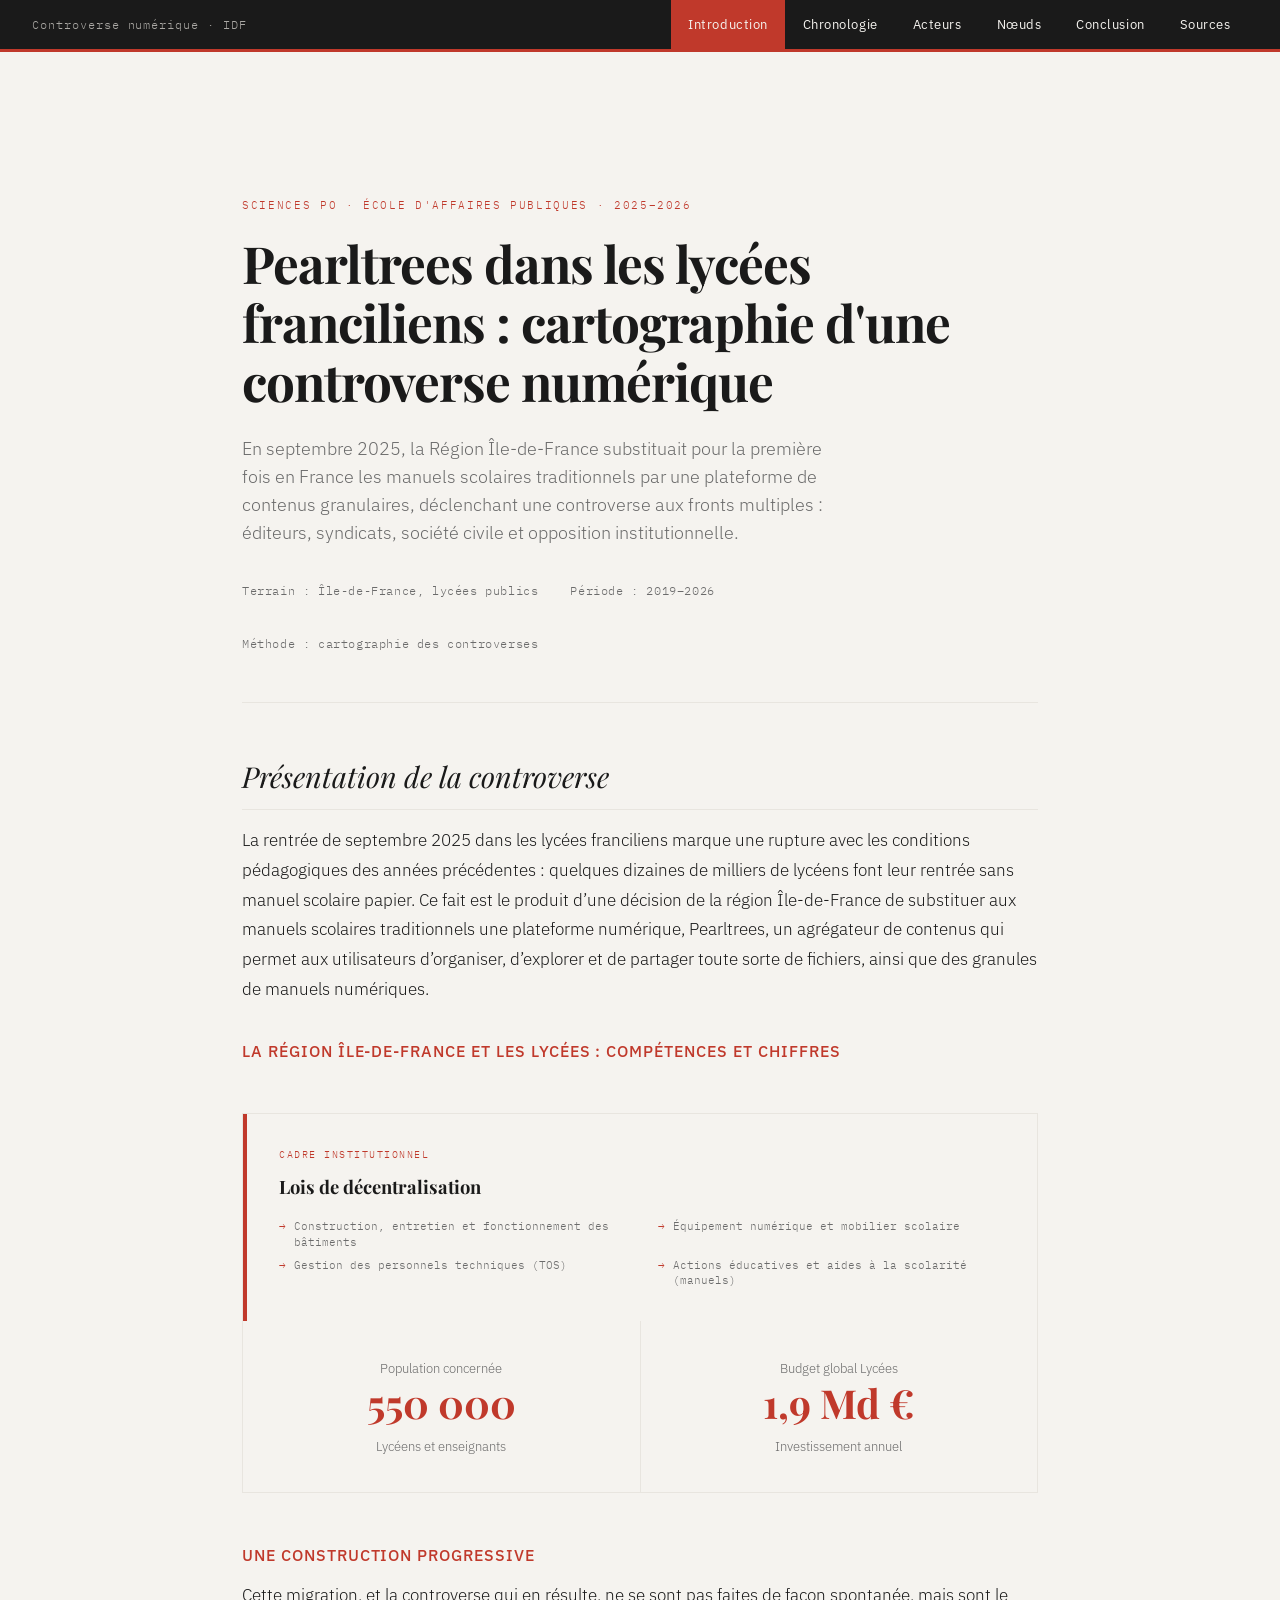
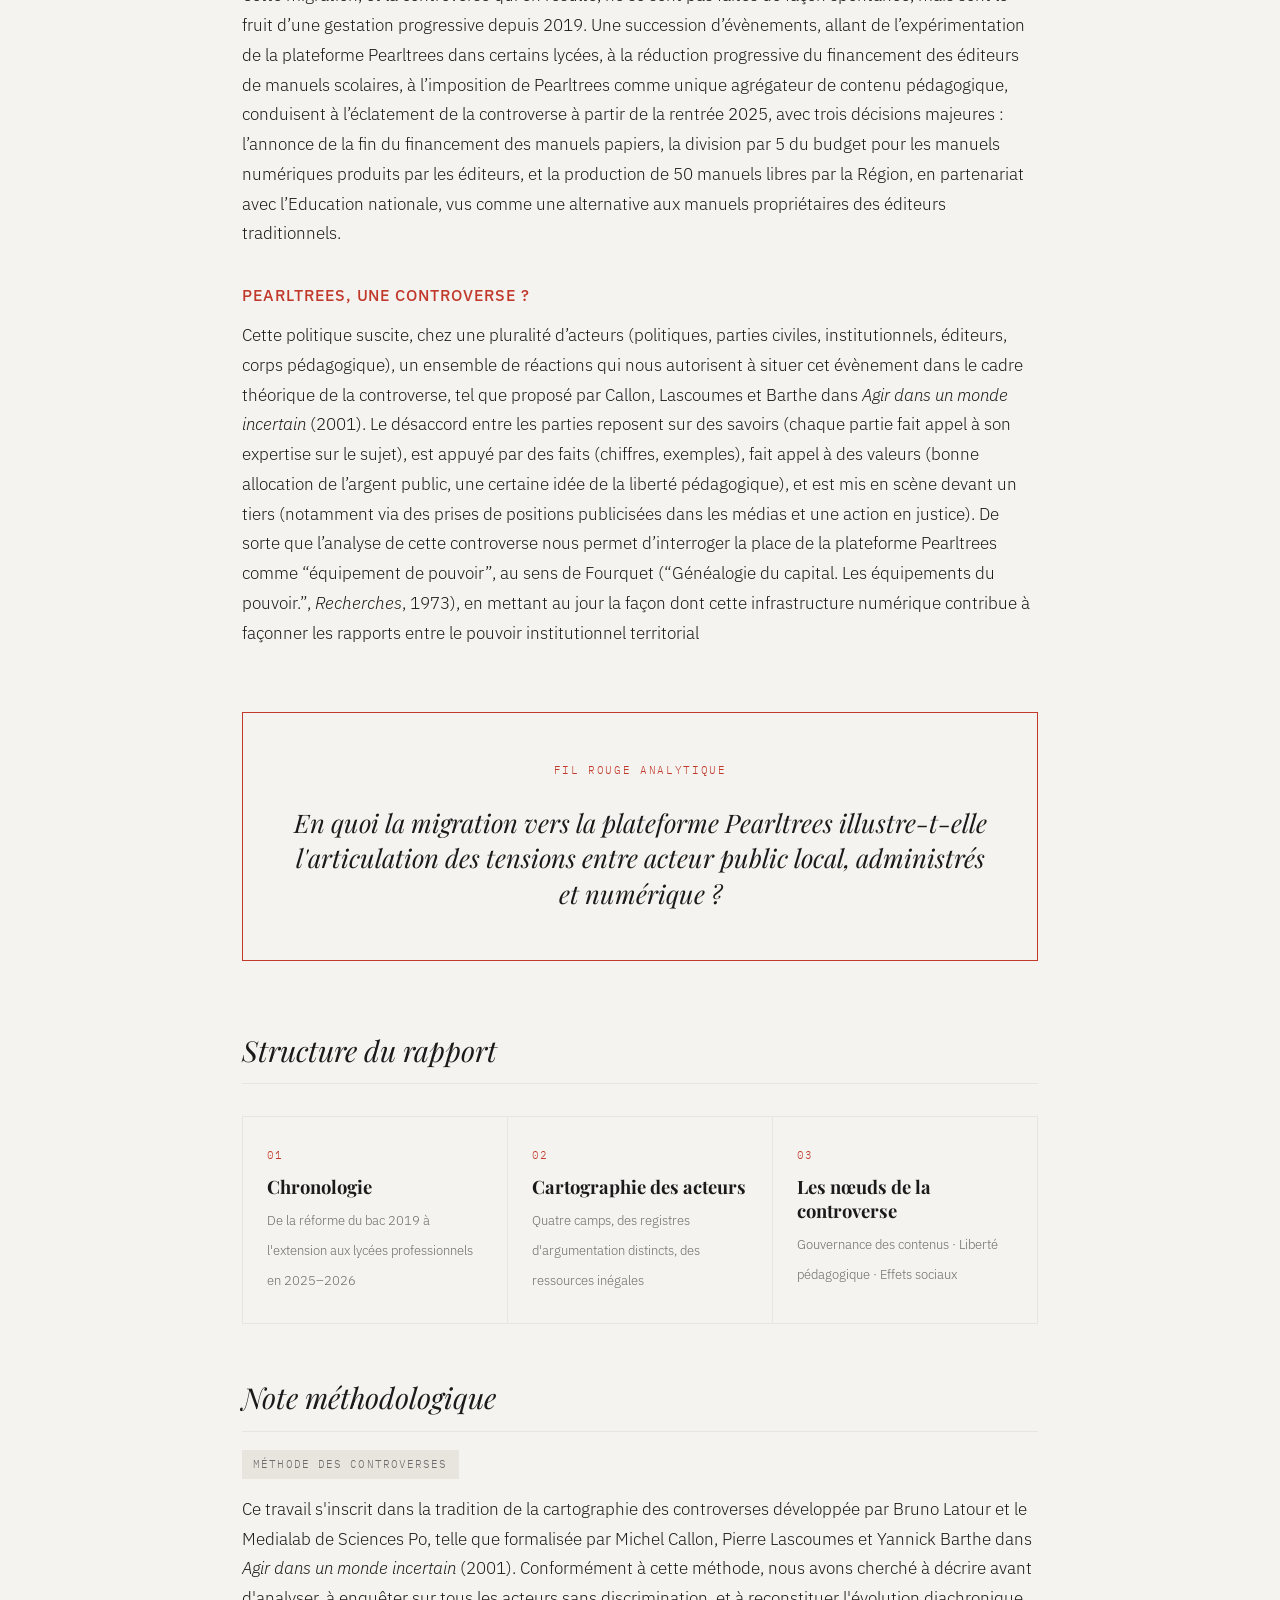
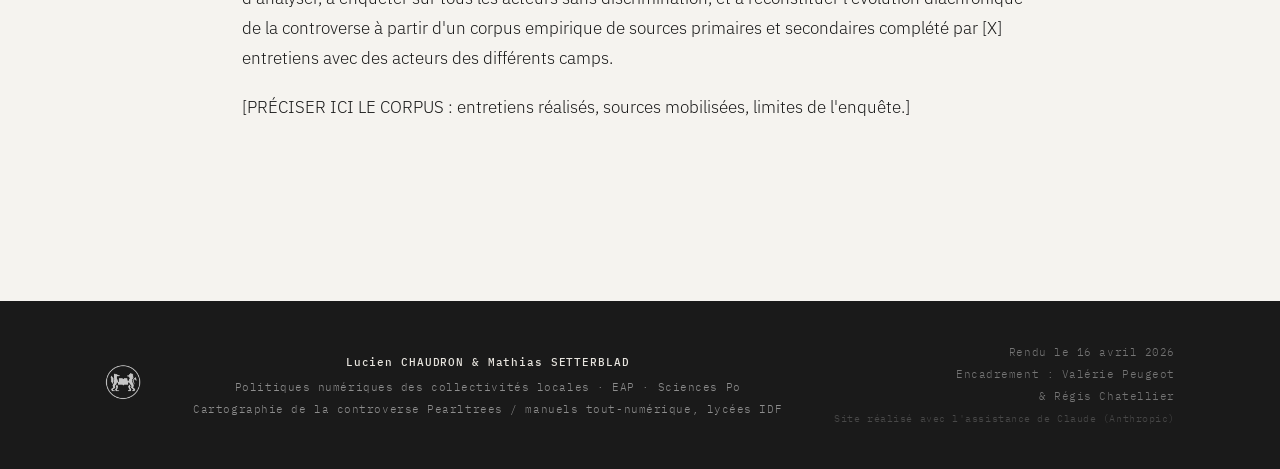
==== commit a37df672: "Update index.html" ====
--- a/index.html
+++ b/index.html
@@ -122,12 +122,12 @@
       </div>
     </div> -->
 
-<div class="problematique-box">
+<div class="problematique-container">
   <div class="noeud-label">Fil rouge analytique</div>
-  <h3 class="problematique-texte">
+  <p class="problematique-phrase">
     En quoi la migration vers la plateforme Pearltrees illustre-t-elle l'articulation des tensions 
     entre acteur public local, administrés et numérique ?
-  </h3>
+  </p>
 </div>
 
     <h2>Structure du rapport</h2>
--- a/style.css
+++ b/style.css
@@ -349,32 +349,38 @@
 
 /* ===== Problématique !===== */
 
-.problematique-box {
-  /* On crée l'encadré complet ici */
-  border: 1.5px solid var(--accent);
+/* Bloc problématique */
+.problematique-container {
+  /* On dessine l'encadré complet */
+  border: 1px solid var(--accent) !important; 
   padding: 3rem 2rem;
   margin: 4rem 0;
   background: var(--blanc);
   text-align: center;
-}
-
-.problematique-box .noeud-label {
+  display: block;
+}
+
+/* Label au dessus de la question */
+.problematique-container .noeud-label {
+  display: block;
   margin-bottom: 1.5rem;
-  display: block;
-}
-
-.problematique-texte {
-  /* On annule les styles par défaut du h3 qui pourraient gêner */
+  color: var(--accent);
+  font-family: var(--font-mono);
+  font-size: 11px;
+  letter-spacing: 0.15em;
+  text-transform: uppercase;
+}
+
+/* Style de la phrase (aligné sur ton style de corps/titre) */
+.problematique-phrase {
   font-family: var(--font-titre) !important;
   font-size: 1.6rem !important;
-  font-weight: 400 !important;
+  color: var(--noir) !important;
   font-style: italic !important;
-  color: var(--noir) !important;
-  text-transform: none !important; /* Enlève les majuscules */
-  letter-spacing: normal !important; /* Enlève l'espacement large */
   line-height: 1.4 !important;
   margin: 0 auto !important;
   max-width: 700px;
+  font-weight: 400 !important;
 }
 
 /* ===== ONGLETS NOEUDS (tabs horizontaux) ===== */
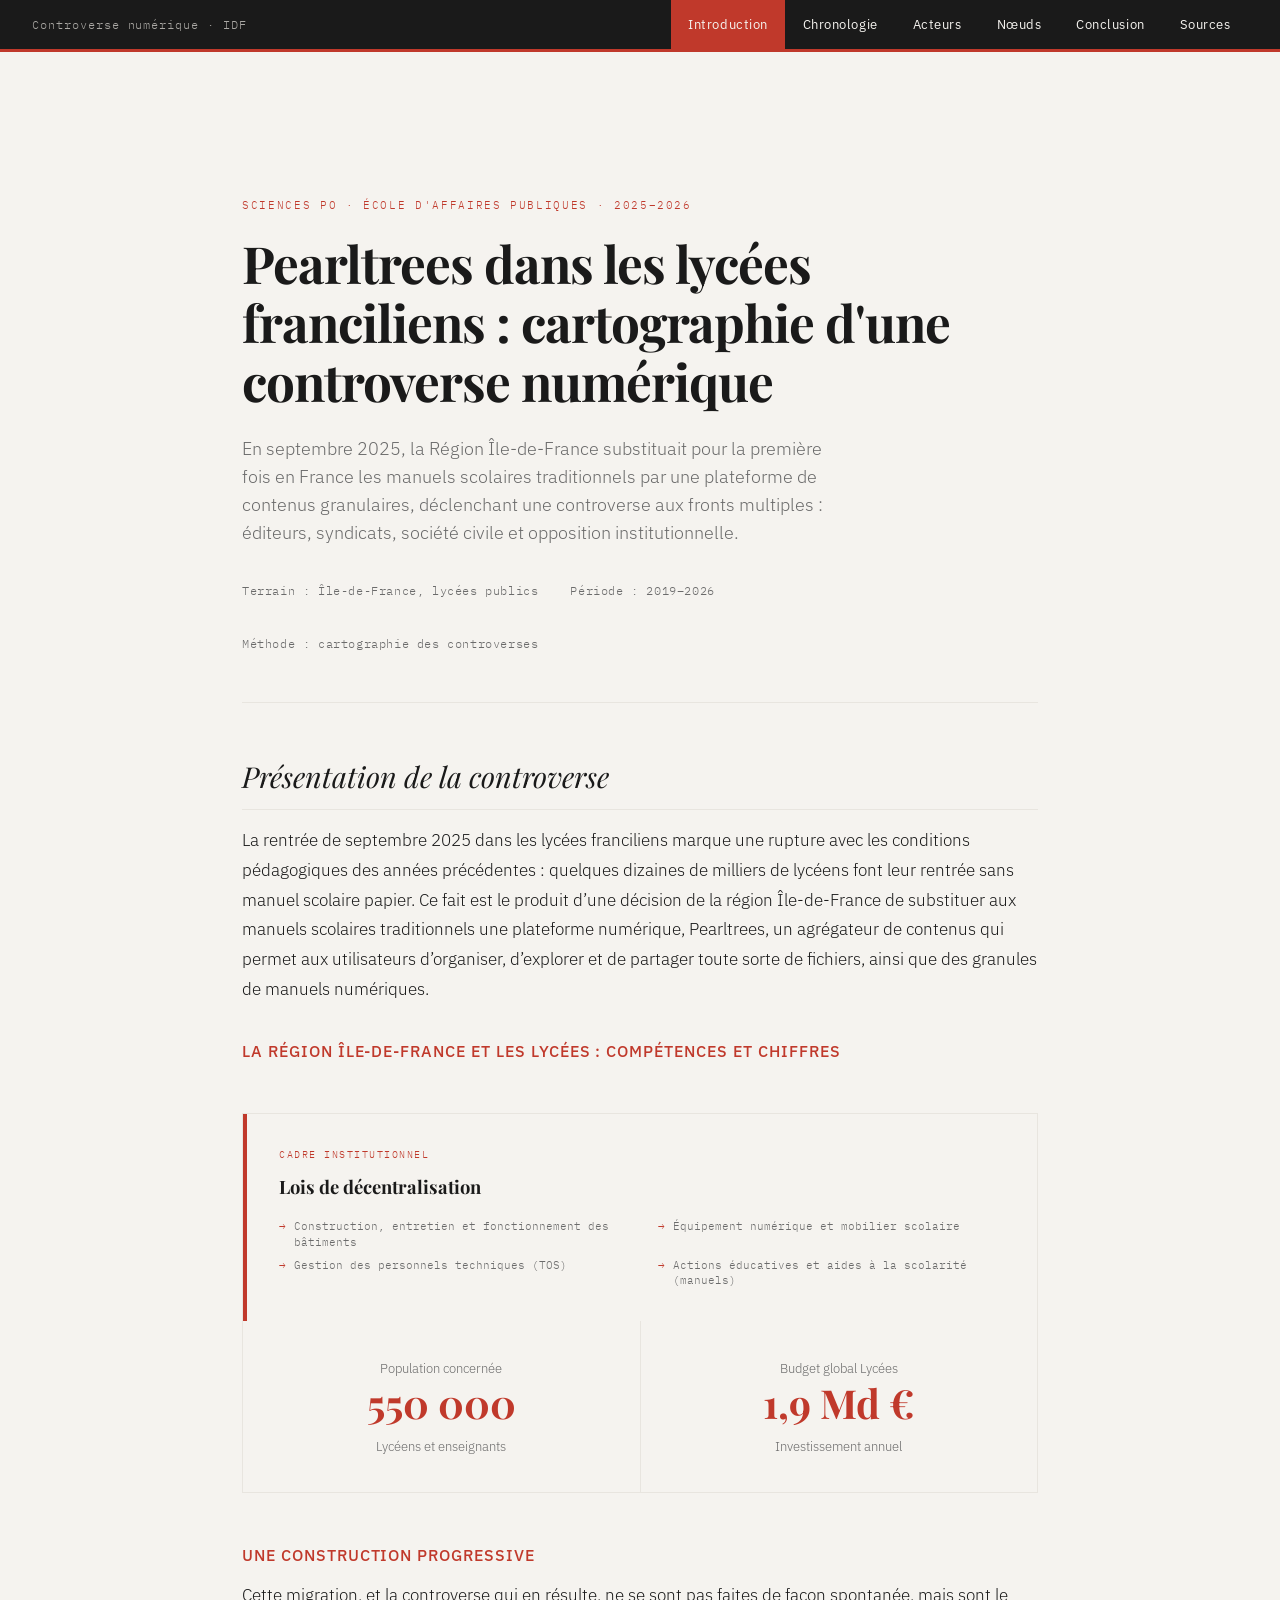
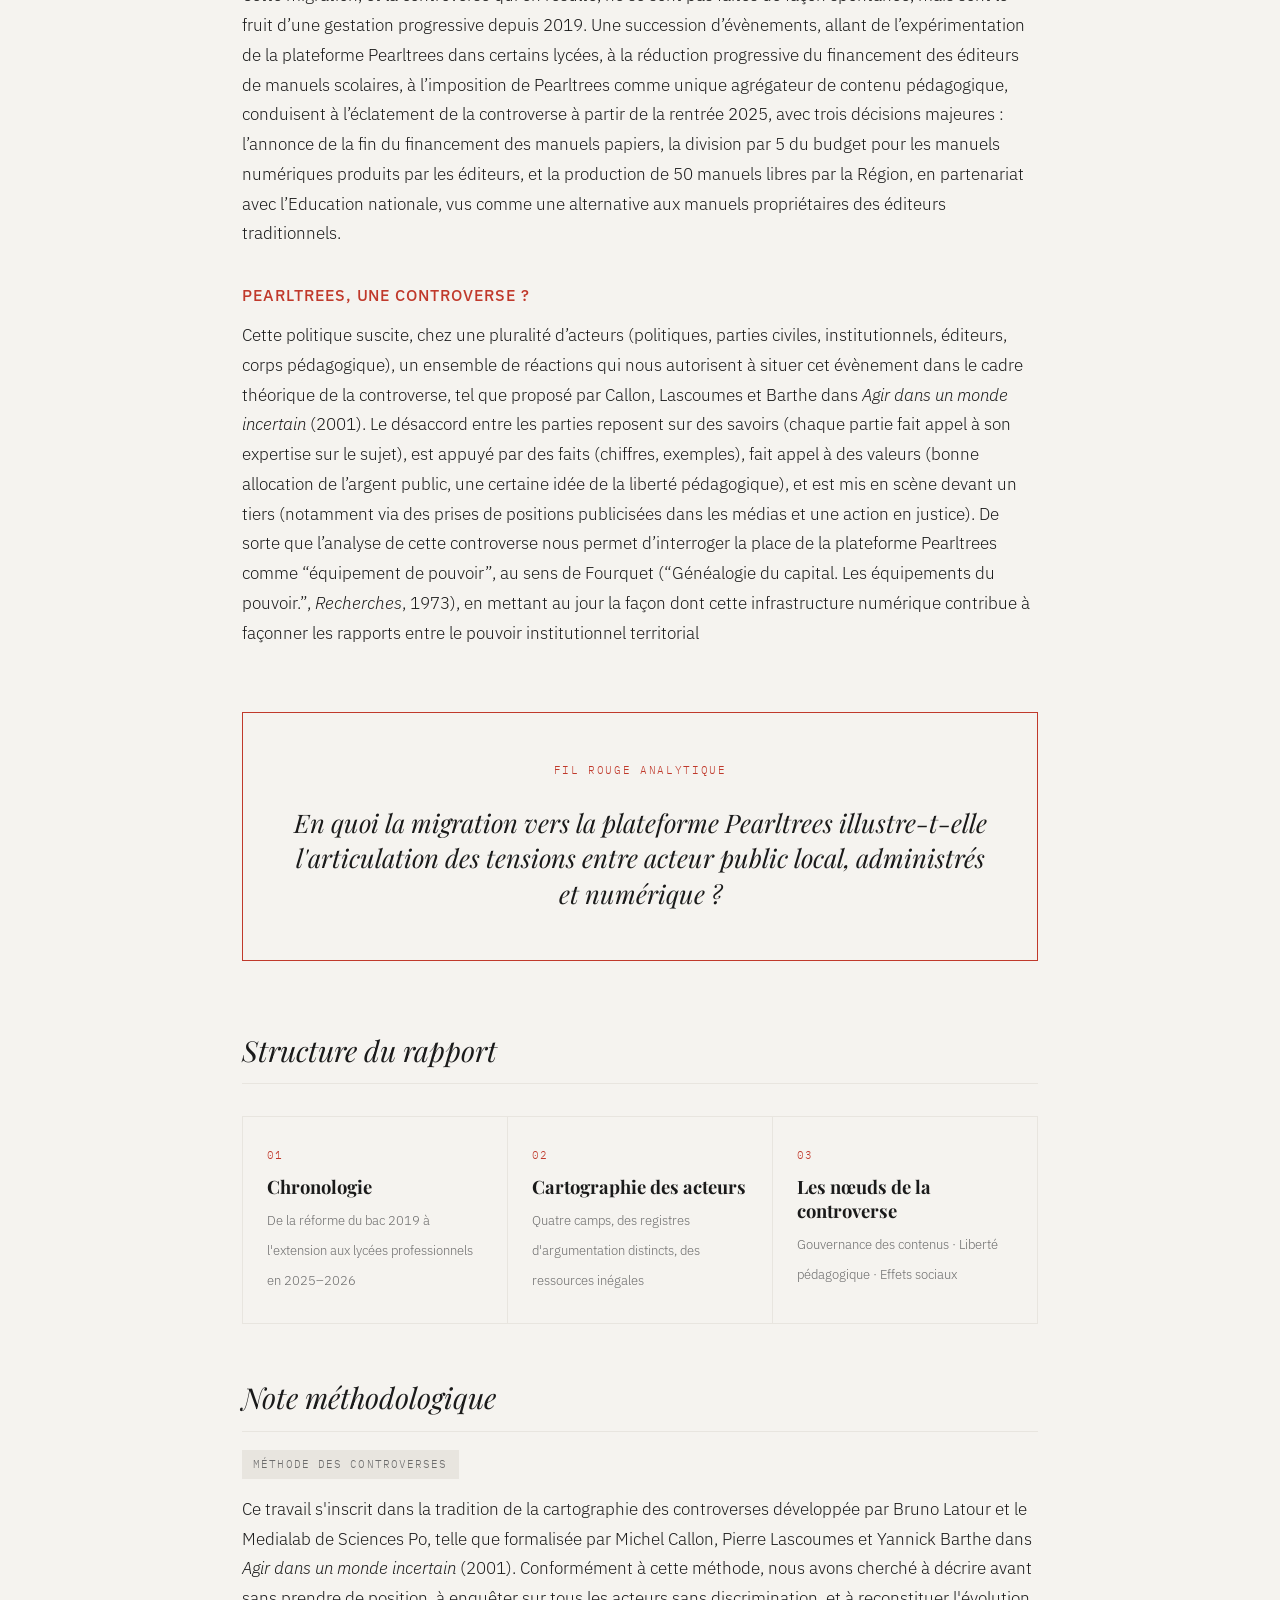
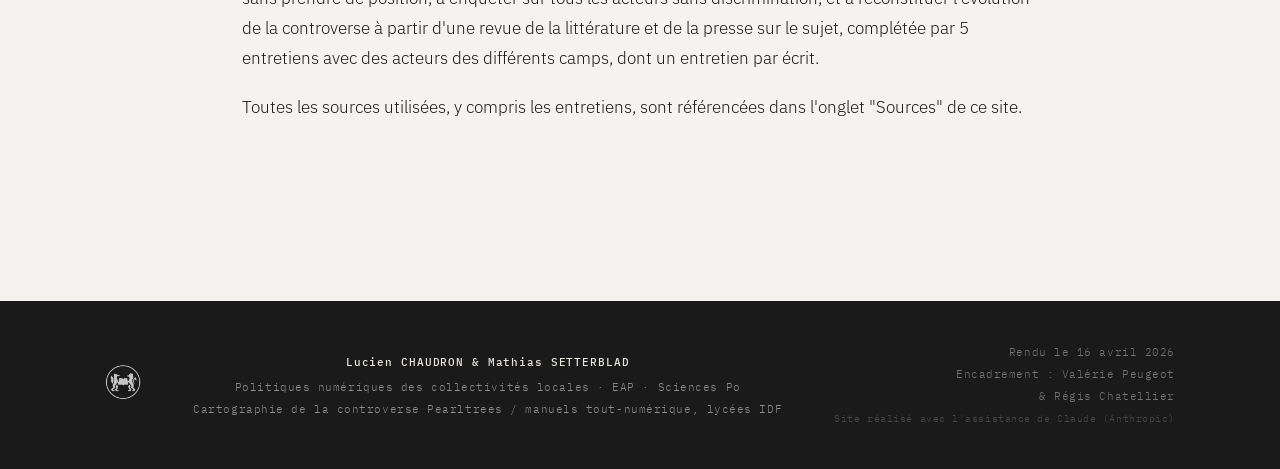
==== commit 325f43e9: "Update index.html" ====
--- a/index.html
+++ b/index.html
@@ -166,13 +166,13 @@
       Ce travail s'inscrit dans la tradition de la cartographie des controverses développée par Bruno Latour et le
       Medialab de Sciences Po, telle que formalisée par Michel Callon, Pierre Lascoumes et Yannick Barthe dans <em>Agir
         dans un monde incertain</em> (2001). Conformément à cette méthode, nous avons cherché à décrire avant
-      d'analyser, à enquêter sur tous les acteurs sans discrimination, et à reconstituer l'évolution diachronique de la
-      controverse à partir d'un corpus empirique de sources primaires et secondaires complété par [X] entretiens avec
-      des acteurs des différents camps.
-    </p>
-
-    <p>
-      [PRÉCISER ICI LE CORPUS : entretiens réalisés, sources mobilisées, limites de l'enquête.]
+      sans prendre de position, à enquêter sur tous les acteurs sans discrimination, et à reconstituer l'évolution de la
+      controverse à partir d'une revue de la littérature et de la presse sur le sujet, complétée par 5 entretiens avec
+      des acteurs des différents camps, dont un entretien par écrit.
+    </p>
+
+    <p>
+      Toutes les sources utilisées, y compris les entretiens, sont référencées dans l'onglet "Sources" de ce site.
     </p>
 
   </main>
--- a/style.css
+++ b/style.css
@@ -698,6 +698,30 @@
   margin-top: 0.8rem;
 }
 
+/* Style spécifique pour les citations polarisées */
+blockquote.quote-faveur {
+  border-left-color: var(--pour) !important;
+  background: var(--pour-doux); /* Utilise ton vert très clair */
+  padding: 1.5rem;
+  margin: 1.5rem 0;
+}
+
+blockquote.quote-defaveur {
+  border-left-color: var(--contre) !important;
+  background: var(--contre-doux); /* Utilise ton rouge très clair */
+  padding: 1.5rem;
+  margin: 1.5rem 0;
+}
+
+/* Optionnel : forcer la couleur de la source pour la lisibilité */
+blockquote.quote-faveur cite {
+  color: var(--pour);
+}
+
+blockquote.quote-defaveur cite {
+  color: var(--contre);
+}
+
 /* ===== NOTES ===== */
 sup {
   font-family: var(--font-mono);
@@ -916,3 +940,57 @@
   h1 { font-size: 1.8rem; }
   h2 { font-size: 1.4rem; }
 }
+
+/* Conteneur principal */
+.argument-container {
+  display: flex;
+  gap: 20px;
+  margin: 25px 0;
+  align-items: stretch; /* Force toutes les boîtes à avoir la même hauteur */
+}
+
+/* Style de la boîte d'argument */
+.argument-box {
+  flex: 1;
+  padding: 20px;
+  background-color: #ffffff; /* Fond blanc pour détacher du gris de la page */
+  border: 1px solid #e0e0e0; /* Bordure légère tout autour */
+  border-radius: 12px;       /* Coins arrondis pour un look moderne */
+  box-shadow: 0 4px 12px rgba(0, 0, 0, 0.08); /* Ombre pour l'effet relief */
+  transition: transform 0.2s ease; /* Petit effet au survol */
+}
+
+.argument-box:hover {
+  transform: translateY(-5px); /* La boîte se soulève légèrement */
+}
+
+/* Titre à l'intérieur de la boîte */
+.argument-box h4 {
+  margin: 0 0 12px 0;
+  font-size: 1.1rem;
+  font-weight: 700;
+  display: flex;
+  align-items: center;
+  gap: 8px;
+  color: #2c3e50;
+}
+
+/* Texte à l'intérieur */
+.argument-box p {
+  margin: 0;
+  font-size: 0.95rem;
+  line-height: 1.6;
+  color: #546e7a;
+}
+
+/* Variantes de couleurs pour les camps */
+.argument-box.pour { border-top: 6px solid #2ecc71; }
+.argument-box.contre { border-top: 6px solid #e74c3c; }
+.argument-box.neutre { border-top: 6px solid #95a5a6; }
+
+/* Responsive */
+@media (max-width: 900px) {
+  .argument-container {
+    flex-direction: column;
+  }
+}
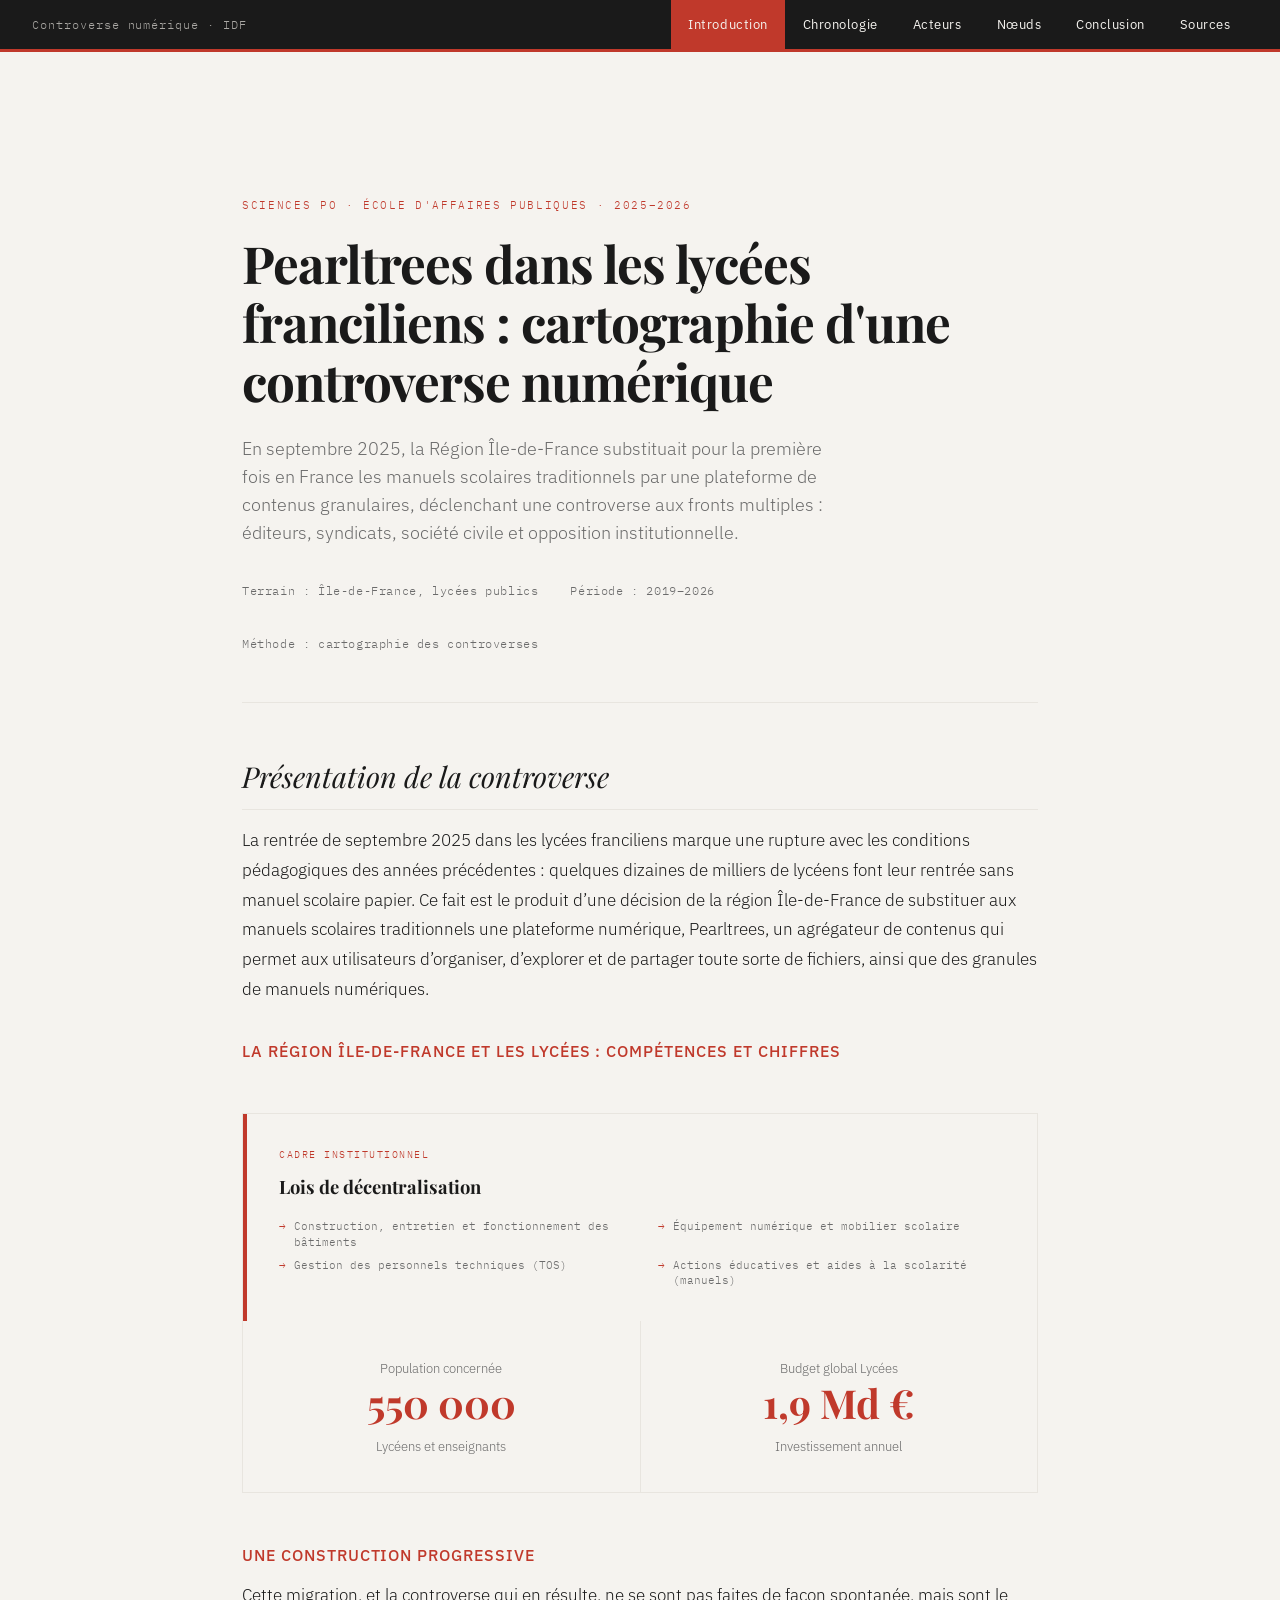
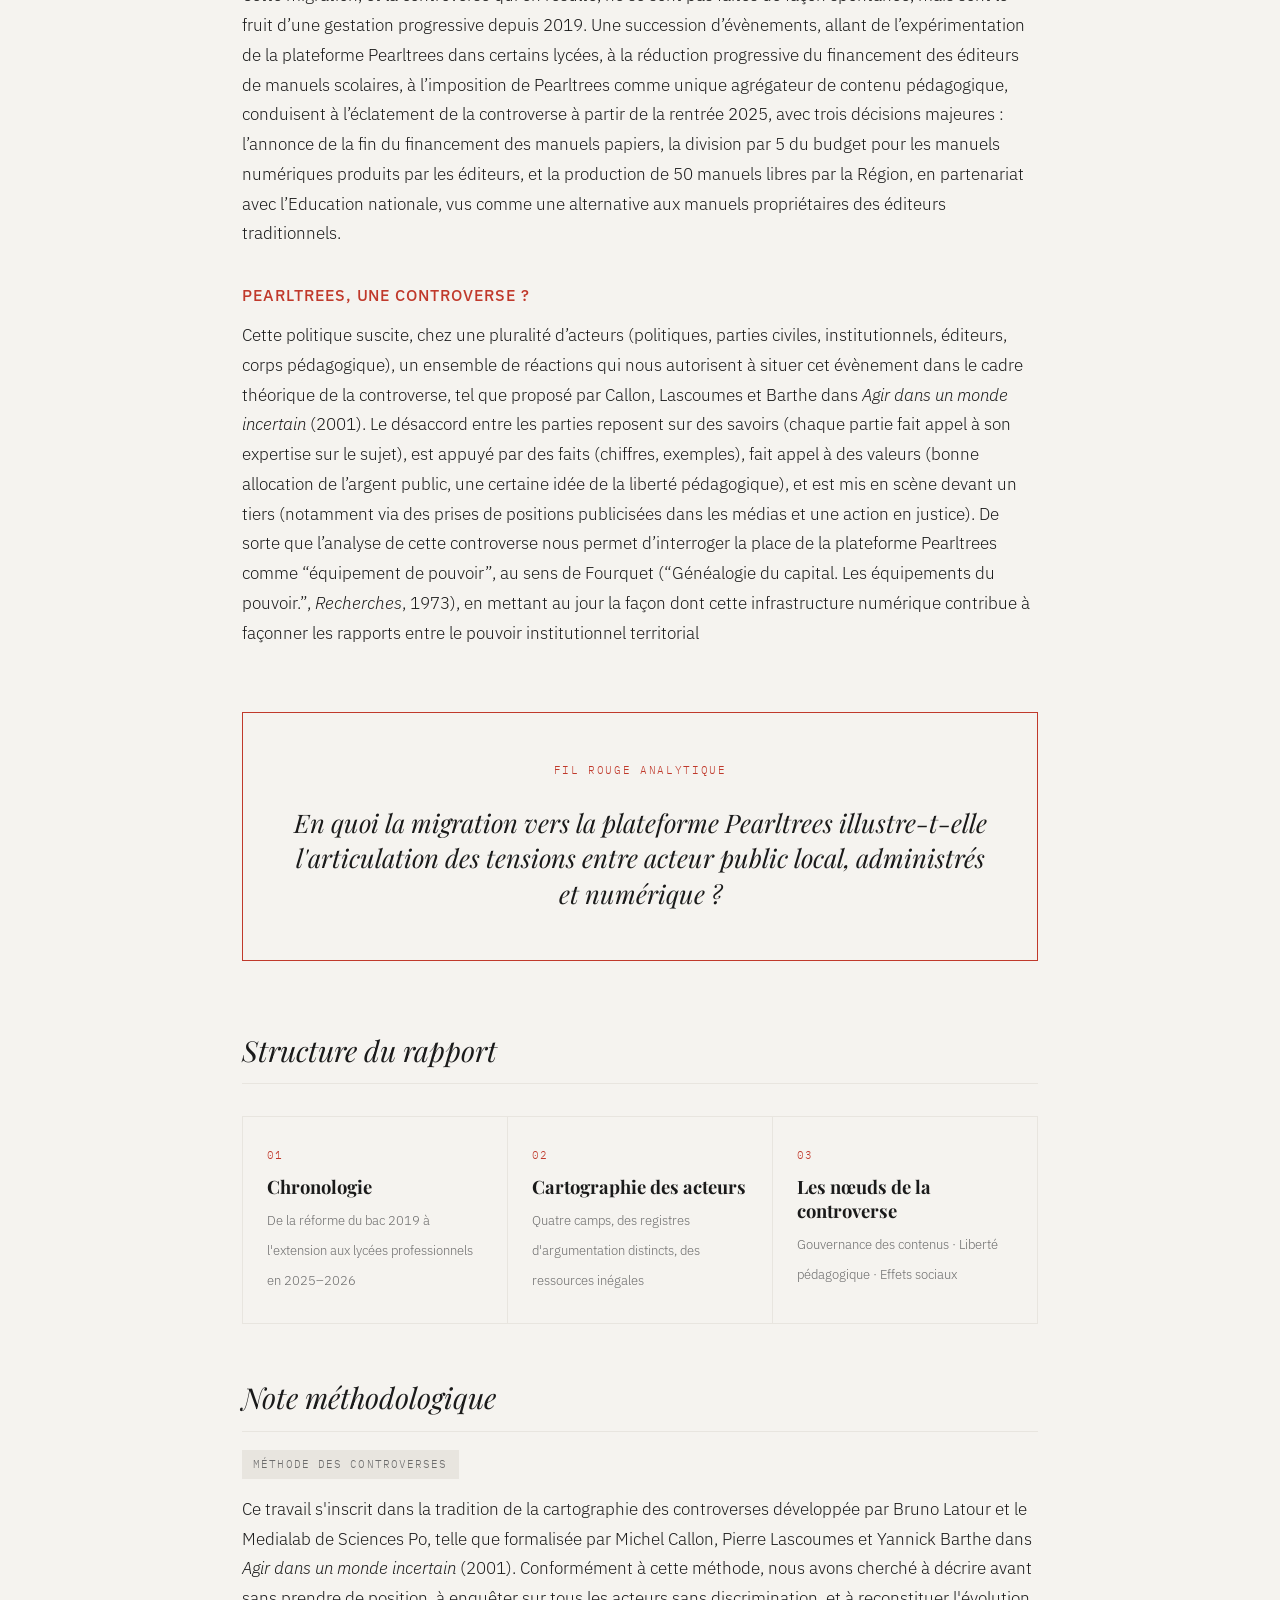
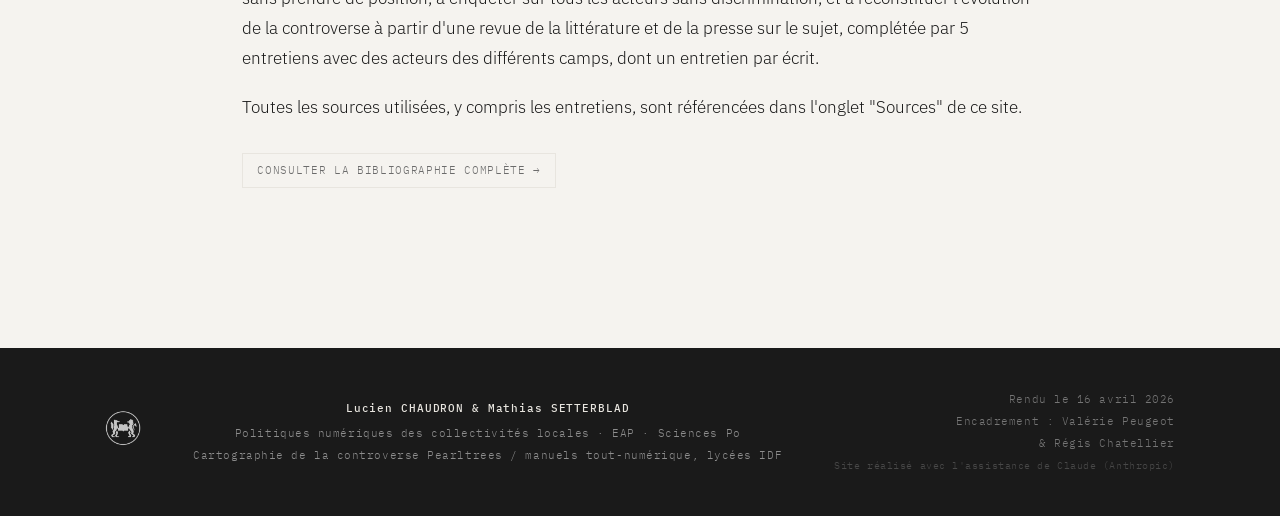
==== commit d4e68f3b: "Update index.html" ====
--- a/index.html
+++ b/index.html
@@ -174,6 +174,9 @@
     <p>
       Toutes les sources utilisées, y compris les entretiens, sont référencées dans l'onglet "Sources" de ce site.
     </p>
+    <a href="bibliographie.html" class="page-nav-btn" style="margin-top:0.75rem; font-size:11px; text-decoration:none; display:inline-block;">
+  Consulter la bibliographie complète →
+</a>
 
   </main>
 
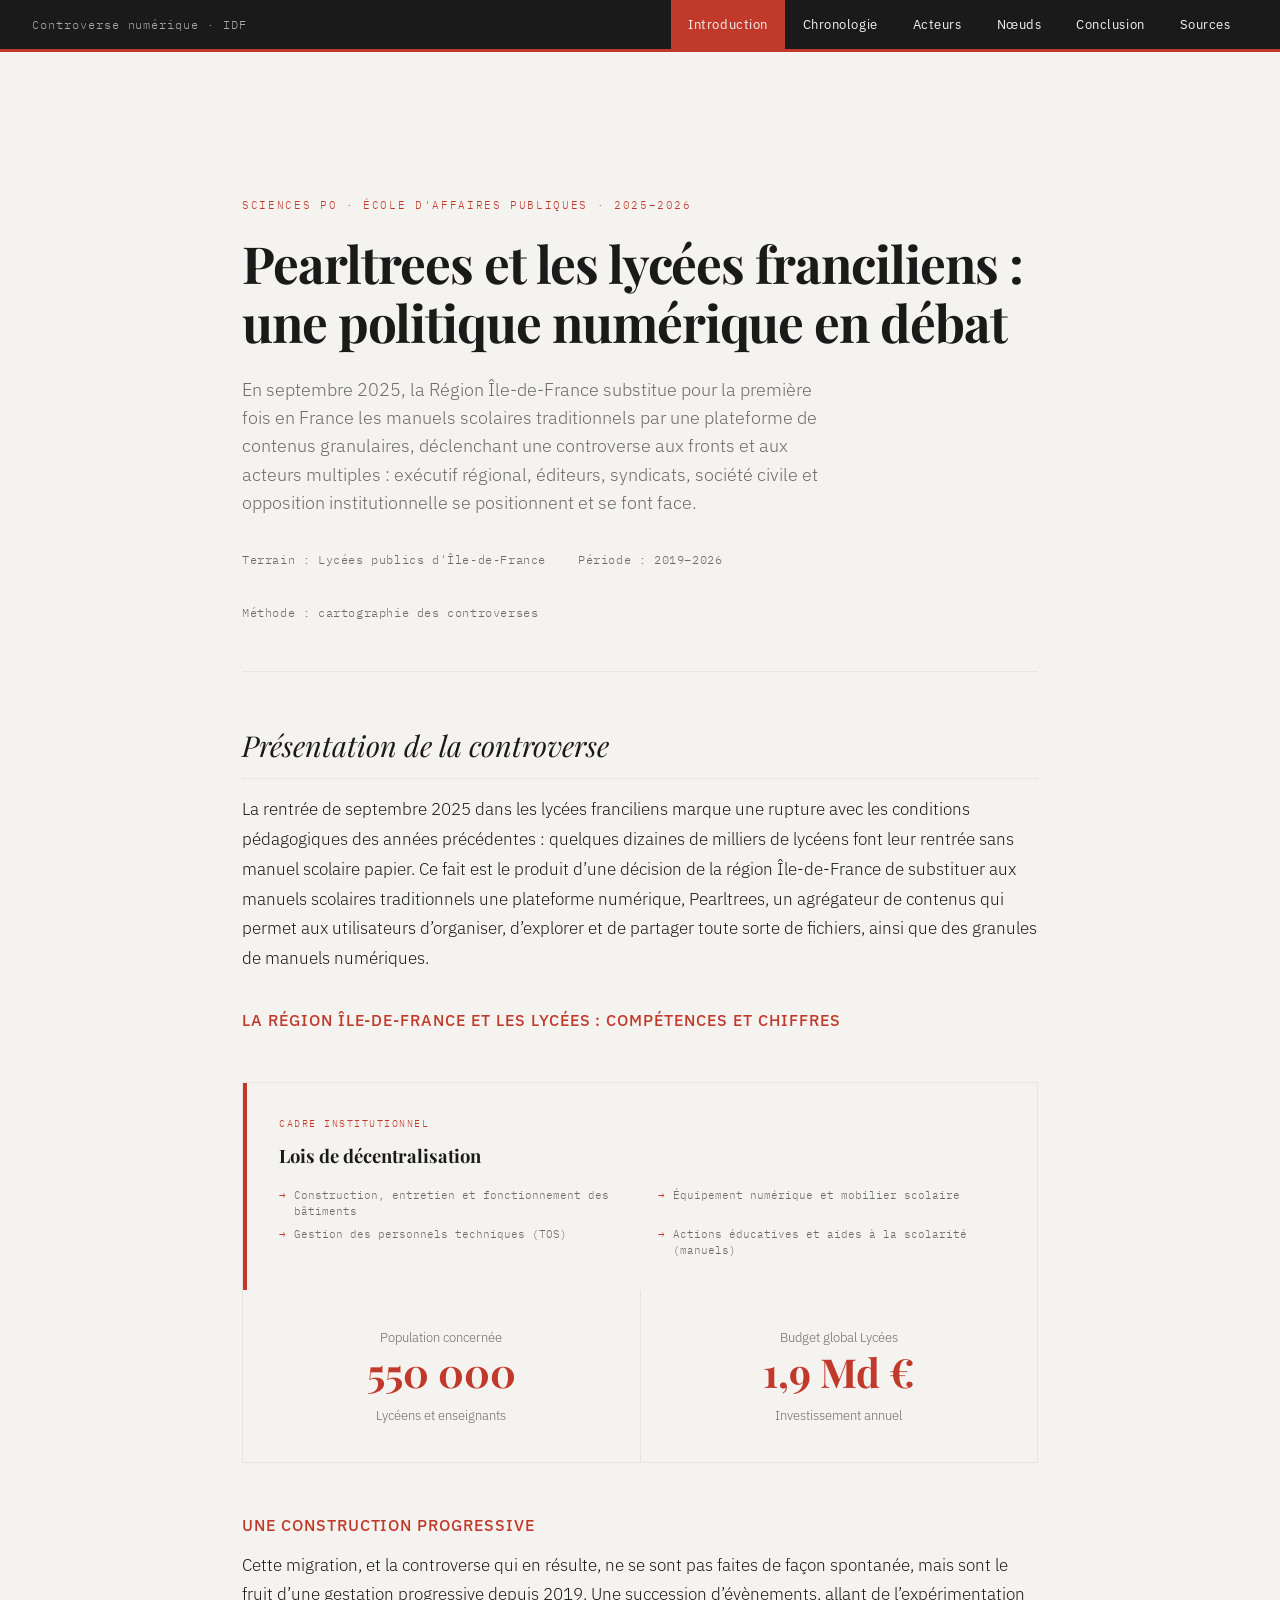
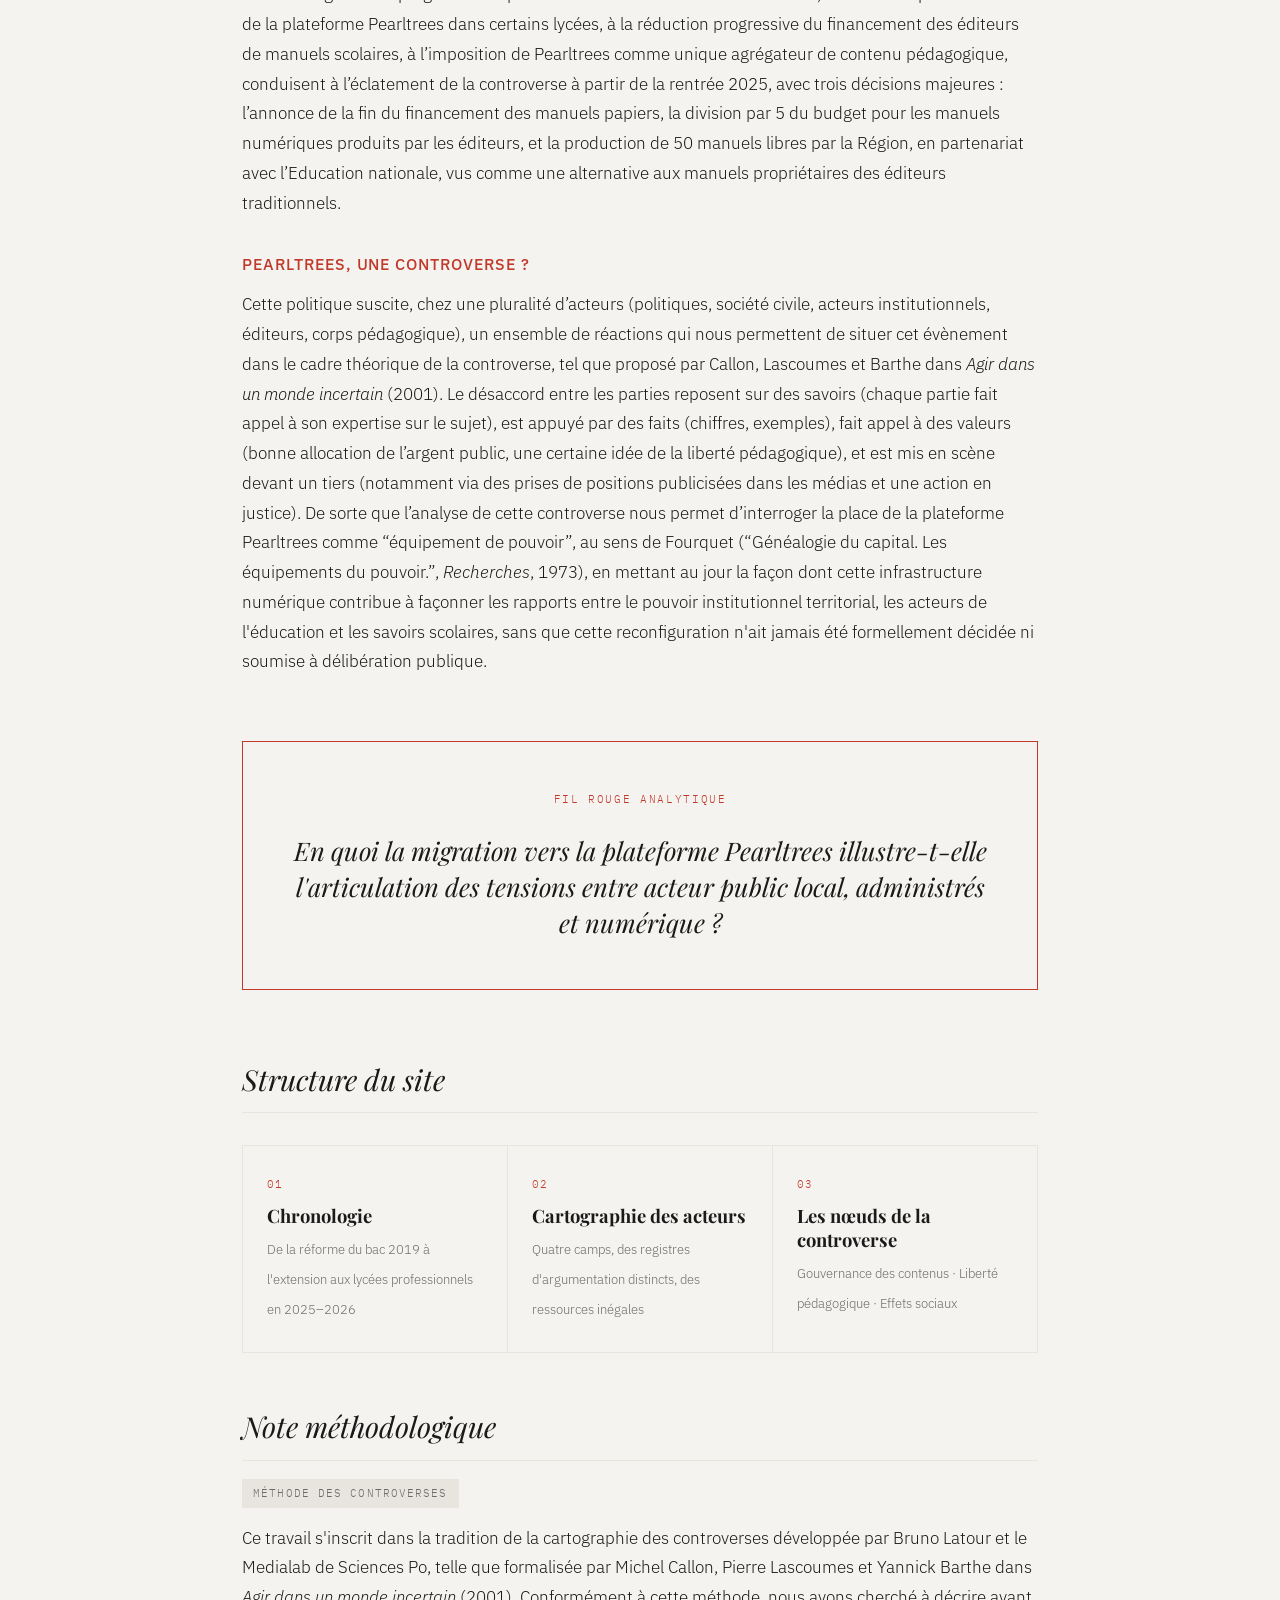
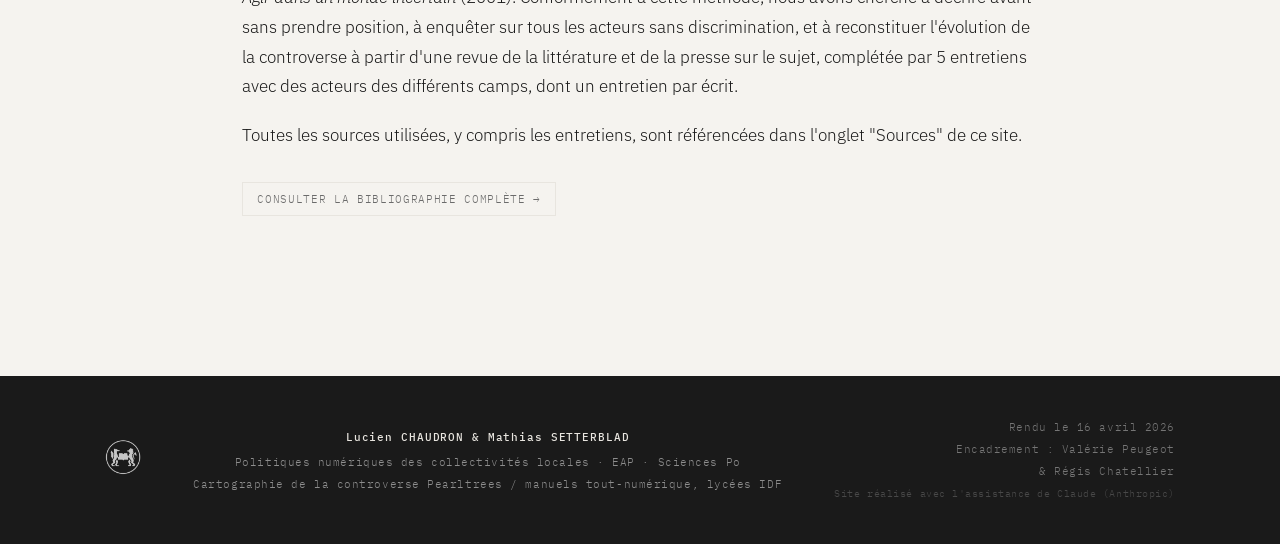
==== commit 1ddcac70: "index relu" ====
--- a/index.html
+++ b/index.html
@@ -26,14 +26,16 @@
 
     <div class="hero">
       <p class="hero-surtitre">Sciences Po · École d'Affaires Publiques · 2025–2026</p>
-      <h1>Pearltrees dans les lycées franciliens&nbsp;: cartographie d'une controverse numérique</h1>
+      <h1>Pearltrees et les lycées franciliens : une politique numérique en débat</h1>
       <p class="hero-sous-titre">
-        En septembre 2025, la Région Île-de-France substituait pour la première fois en France les manuels scolaires
-        traditionnels par une plateforme de contenus granulaires, déclenchant une controverse aux fronts multiples :
-        éditeurs, syndicats, société civile et opposition institutionnelle.
+        En septembre 2025, la Région Île-de-France substitue pour la première fois en France les manuels scolaires
+        traditionnels par une plateforme de contenus granulaires, déclenchant une controverse aux fronts et aux acteurs
+        multiples :
+        exécutif régional, éditeurs, syndicats, société civile et opposition institutionnelle se positionnent et se font
+        face.
       </p>
       <div class="hero-meta">
-        <span>Terrain : Île-de-France, lycées publics</span>
+        <span>Terrain : Lycées publics d'Île-de-France</span>
         <span>Période : 2019–2026</span>
         <span>Méthode : cartographie des controverses</span>
       </div>
@@ -42,65 +44,67 @@
     <h2>Présentation de la controverse</h2>
 
     <p>
-      La rentrée de septembre 2025 dans les lycées franciliens marque une rupture avec les conditions 
-      pédagogiques des années précédentes : quelques dizaines de milliers de lycéens font leur rentrée 
-      sans manuel scolaire papier. Ce fait est le produit d’une décision de la région Île-de-France de 
-      substituer aux manuels scolaires traditionnels une plateforme numérique, Pearltrees, un agrégateur 
-      de contenus qui permet aux utilisateurs d’organiser, d’explorer et de partager toute sorte de fichiers, 
-      ainsi que des granules de manuels numériques. 
+      La rentrée de septembre 2025 dans les lycées franciliens marque une rupture avec les conditions
+      pédagogiques des années précédentes : quelques dizaines de milliers de lycéens font leur rentrée
+      sans manuel scolaire papier. Ce fait est le produit d’une décision de la région Île-de-France de
+      substituer aux manuels scolaires traditionnels une plateforme numérique, Pearltrees, un agrégateur
+      de contenus qui permet aux utilisateurs d’organiser, d’explorer et de partager toute sorte de fichiers,
+      ainsi que des granules de manuels numériques.
     </p>
 
     <h3>La région Île-de-France et les lycées : compétences et chiffres</h3>
-    <div class="context-container">  
-  <div class="noeud context-full">
-    <div class="noeud-label">Cadre Institutionnel</div>
-    <h4 class="stat-chiffre-titre">Lois de décentralisation</h4>
-    <ul class="context-list">
-      <li>Construction, entretien et fonctionnement des bâtiments</li>
-      <li>Équipement numérique et mobilier scolaire</li>
-      <li>Gestion des personnels techniques (TOS)</li>
-      <li>Actions éducatives et aides à la scolarité (manuels)</li>
-    </ul>
-  </div>
-
-  <div class="stat-grid" style="margin-top: 1px;">
-    <div class="stat">
-      <span class="stat-label">Population concernée</span>
-      <span class="stat-chiffre">550 000</span>
-      <span class="stat-label">Lycéens et enseignants</span>
-    </div>
-    <div class="stat">
-      <span class="stat-label">Budget global Lycées</span>
-      <span class="stat-chiffre">1,9 Md €</span>
-      <span class="stat-label">Investissement annuel</span>
-    </div>
-  </div>
-</div>
+    <div class="context-container">
+      <div class="noeud context-full">
+        <div class="noeud-label">Cadre Institutionnel</div>
+        <h4 class="stat-chiffre-titre">Lois de décentralisation</h4>
+        <ul class="context-list">
+          <li>Construction, entretien et fonctionnement des bâtiments</li>
+          <li>Équipement numérique et mobilier scolaire</li>
+          <li>Gestion des personnels techniques (TOS)</li>
+          <li>Actions éducatives et aides à la scolarité (manuels)</li>
+        </ul>
+      </div>
+
+      <div class="stat-grid" style="margin-top: 1px;">
+        <div class="stat">
+          <span class="stat-label">Population concernée</span>
+          <span class="stat-chiffre">550 000</span>
+          <span class="stat-label">Lycéens et enseignants</span>
+        </div>
+        <div class="stat">
+          <span class="stat-label">Budget global Lycées</span>
+          <span class="stat-chiffre">1,9 Md €</span>
+          <span class="stat-label">Investissement annuel</span>
+        </div>
+      </div>
+    </div>
 
     <h3>Une construction progressive</h3>
     <p>
-      Cette migration,  et la controverse qui en résulte, ne se sont pas faites de façon spontanée, mais 
-      sont le fruit d’une gestation progressive depuis 2019. Une succession d’évènements, allant de l’expérimentation 
-      de la plateforme Pearltrees dans certains lycées, à la réduction progressive du financement des éditeurs 
-      de manuels scolaires, à l’imposition de Pearltrees comme unique agrégateur de contenu pédagogique, 
-      conduisent à l’éclatement de la controverse à partir de la rentrée 2025, avec trois décisions majeures : 
-      l’annonce de la fin du financement des manuels papiers, la division par 5 du budget pour les manuels 
-      numériques produits par les éditeurs, et la production de 50 manuels libres par la Région, en partenariat 
+      Cette migration, et la controverse qui en résulte, ne se sont pas faites de façon spontanée, mais
+      sont le fruit d’une gestation progressive depuis 2019. Une succession d’évènements, allant de l’expérimentation
+      de la plateforme Pearltrees dans certains lycées, à la réduction progressive du financement des éditeurs
+      de manuels scolaires, à l’imposition de Pearltrees comme unique agrégateur de contenu pédagogique,
+      conduisent à l’éclatement de la controverse à partir de la rentrée 2025, avec trois décisions majeures :
+      l’annonce de la fin du financement des manuels papiers, la division par 5 du budget pour les manuels
+      numériques produits par les éditeurs, et la production de 50 manuels libres par la Région, en partenariat
       avec l’Education nationale, vus comme une alternative aux manuels propriétaires des éditeurs traditionnels.
     </p>
     <h3>Pearltrees, une controverse ?</h3>
     <p>
-      Cette politique suscite, chez une pluralité d’acteurs (politiques, parties civiles, institutionnels, 
-      éditeurs, corps pédagogique), un ensemble de réactions qui nous autorisent à situer cet évènement 
-      dans le cadre théorique de la controverse, tel que proposé par Callon, Lascoumes et Barthe dans <em>Agir 
-      dans un monde incertain </em> (2001). Le désaccord entre les parties reposent sur des savoirs (chaque partie 
-      fait appel à son expertise sur le sujet), est appuyé par des faits (chiffres, exemples), fait appel 
-      à des valeurs (bonne allocation de l’argent public, une certaine idée de la liberté pédagogique), et 
-      est mis en scène devant un tiers (notamment via des prises de positions publicisées dans les médias 
-      et une action en justice). De sorte que l’analyse de cette controverse nous permet d’interroger la 
-      place de la plateforme Pearltrees comme “équipement de pouvoir”, au sens de Fourquet (“Généalogie du 
-      capital. Les équipements du pouvoir.”, <em>Recherches</em>, 1973), en mettant au jour la façon dont cette 
-      infrastructure numérique contribue à façonner les rapports entre le pouvoir institutionnel territorial 
+      Cette politique suscite, chez une pluralité d’acteurs (politiques, société civile, acteurs institutionnels,
+      éditeurs, corps pédagogique), un ensemble de réactions qui nous permettent de situer cet évènement
+      dans le cadre théorique de la controverse, tel que proposé par Callon, Lascoumes et Barthe dans <em>Agir
+        dans un monde incertain </em> (2001). Le désaccord entre les parties reposent sur des savoirs (chaque partie
+      fait appel à son expertise sur le sujet), est appuyé par des faits (chiffres, exemples), fait appel
+      à des valeurs (bonne allocation de l’argent public, une certaine idée de la liberté pédagogique), et
+      est mis en scène devant un tiers (notamment via des prises de positions publicisées dans les médias
+      et une action en justice). De sorte que l’analyse de cette controverse nous permet d’interroger la
+      place de la plateforme Pearltrees comme “équipement de pouvoir”, au sens de Fourquet (“Généalogie du
+      capital. Les équipements du pouvoir.”, <em>Recherches</em>, 1973), en mettant au jour la façon dont cette
+      infrastructure numérique contribue à façonner les rapports entre le pouvoir institutionnel territorial,
+      les acteurs de l'éducation et les savoirs scolaires, sans que cette reconfiguration n'ait jamais été
+      formellement décidée ni soumise à délibération publique.
     </p>
 
     <!-- <div class="stat-grid">
@@ -122,15 +126,15 @@
       </div>
     </div> -->
 
-<div class="problematique-container">
-  <div class="noeud-label">Fil rouge analytique</div>
-  <p class="problematique-phrase">
-    En quoi la migration vers la plateforme Pearltrees illustre-t-elle l'articulation des tensions 
-    entre acteur public local, administrés et numérique ?
-  </p>
-</div>
-
-    <h2>Structure du rapport</h2>
+    <div class="problematique-container">
+      <div class="noeud-label">Fil rouge analytique</div>
+      <p class="problematique-phrase">
+        En quoi la migration vers la plateforme Pearltrees illustre-t-elle l'articulation des tensions
+        entre acteur public local, administrés et numérique ?
+      </p>
+    </div>
+
+    <h2>Structure du site</h2>
 
     <div class="nav-cards">
       <a class="nav-card" href="chronologie.html">
@@ -166,7 +170,7 @@
       Ce travail s'inscrit dans la tradition de la cartographie des controverses développée par Bruno Latour et le
       Medialab de Sciences Po, telle que formalisée par Michel Callon, Pierre Lascoumes et Yannick Barthe dans <em>Agir
         dans un monde incertain</em> (2001). Conformément à cette méthode, nous avons cherché à décrire avant
-      sans prendre de position, à enquêter sur tous les acteurs sans discrimination, et à reconstituer l'évolution de la
+      sans prendre position, à enquêter sur tous les acteurs sans discrimination, et à reconstituer l'évolution de la
       controverse à partir d'une revue de la littérature et de la presse sur le sujet, complétée par 5 entretiens avec
       des acteurs des différents camps, dont un entretien par écrit.
     </p>
@@ -174,9 +178,10 @@
     <p>
       Toutes les sources utilisées, y compris les entretiens, sont référencées dans l'onglet "Sources" de ce site.
     </p>
-    <a href="bibliographie.html" class="page-nav-btn" style="margin-top:0.75rem; font-size:11px; text-decoration:none; display:inline-block;">
-  Consulter la bibliographie complète →
-</a>
+    <a href="bibliographie.html" class="page-nav-btn"
+      style="margin-top:0.75rem; font-size:11px; text-decoration:none; display:inline-block;">
+      Consulter la bibliographie complète →
+    </a>
 
   </main>
 
